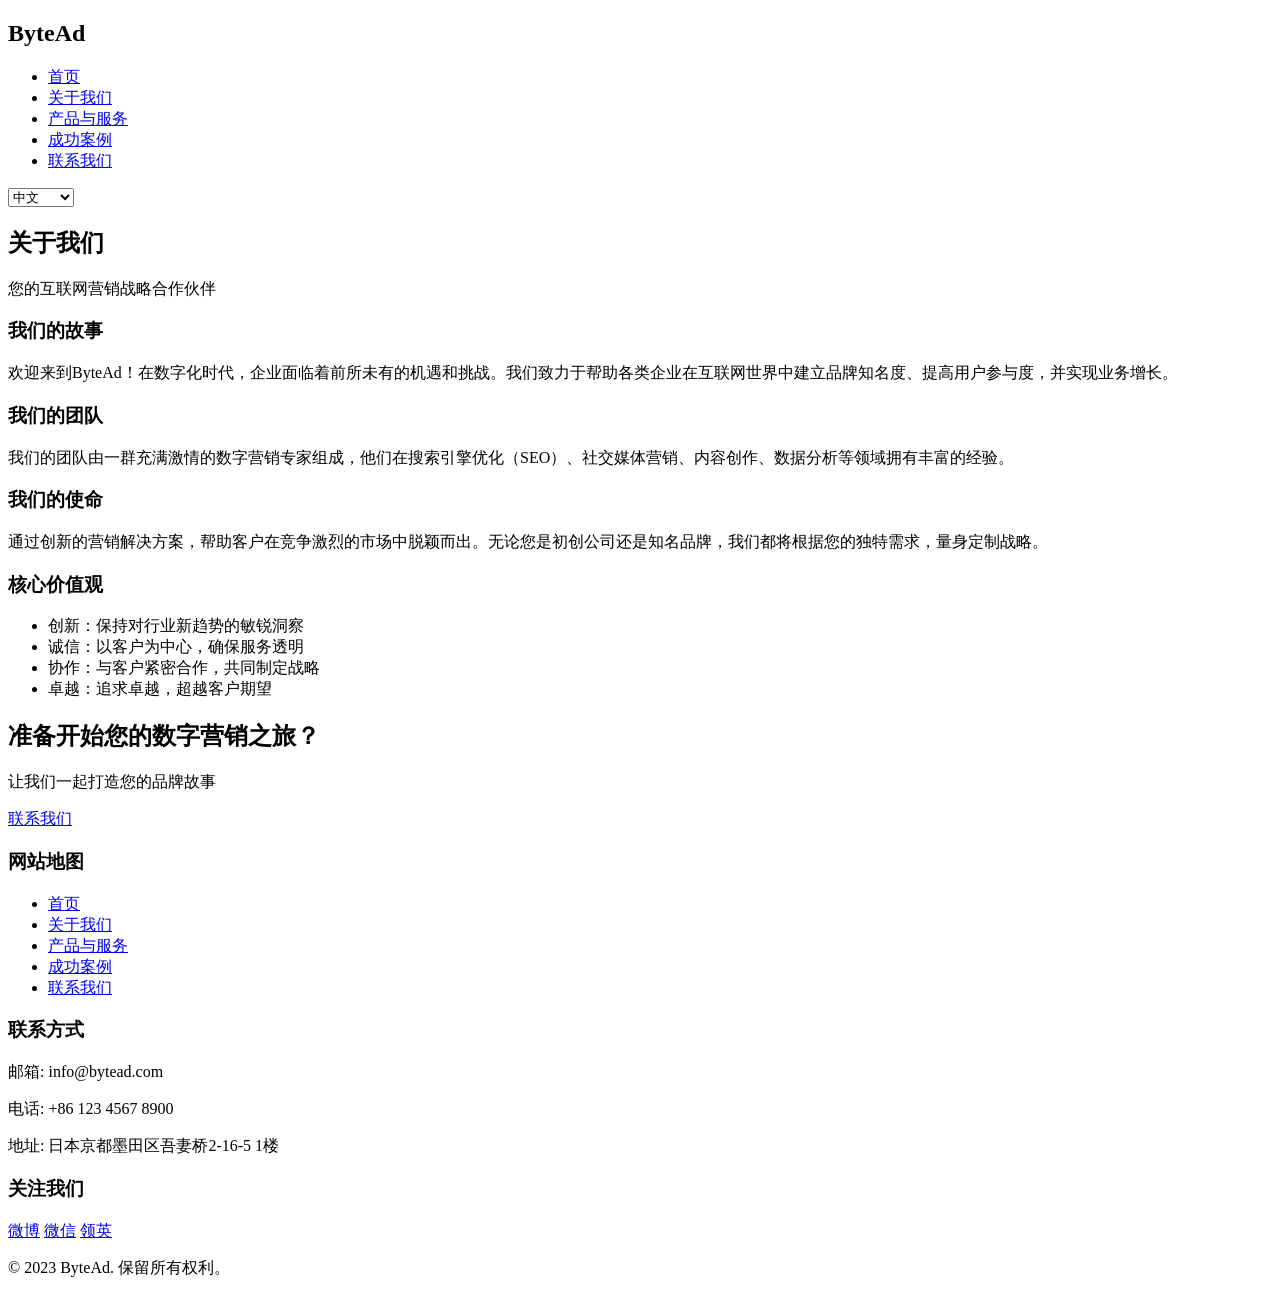
==== about.html @ 2944860a "11" ====
<!DOCTYPE html>
<html lang="zh">
<head>
    <meta charset="UTF-8">
    <meta name="viewport" content="width=device-width, initial-scale=1.0">
    <title>关于我们 - ByteAd</title>
    <link rel="stylesheet" href="styles/styles.css">
</head>
<body>
    <header>
        <nav>
            <div class="container">
                <h1>ByteAd</h1>
                <ul>
                    <li><a href="index.html" class="home">首页</a></li>
                    <li><a href="about.html" class="about">关于我们</a></li>
                    <li><a href="services.html" class="services">产品与服务</a></li>
                    <li><a href="index.html#cases" class="cases">成功案例</a></li>
                    <li><a href="index.html#contact" class="contact">联系我们</a></li>
                </ul>
                <select id="language-selector">
                    <option value="zh">中文</option>
                    <option value="en">English</option>
                    <option value="ja">日本語</option>
                </select>
            </div>
        </nav>
    </header>

    <main>
        <section class="page-hero">
            <div class="container">
                <h1>关于我们</h1>
                <p>您的互联网营销战略合作伙伴</p>
            </div>
        </section>

        <section class="content-section">
            <div class="container">
                <div class="content-grid">
                    <div class="content-card">
                        <h3>我们的故事</h3>
                        <p>欢迎来到ByteAd！在数字化时代，企业面临着前所未有的机遇和挑战。我们致力于帮助各类企业在互联网世界中建立品牌知名度、提高用户参与度，并实现业务增长。</p>
                    </div>

                    <div class="content-card">
                        <h3>我们的团队</h3>
                        <p>我们的团队由一群充满激情的数字营销专家组成，他们在搜索引擎优化（SEO）、社交媒体营销、内容创作、数据分析等领域拥有丰富的经验。</p>
                    </div>

                    <div class="content-card">
                        <h3>我们的使命</h3>
                        <p>通过创新的营销解决方案，帮助客户在竞争激烈的市场中脱颖而出。无论您是初创公司还是知名品牌，我们都将根据您的独特需求，量身定制战略。</p>
                    </div>
                </div>

                <div class="content-grid">
                    <div class="content-card">
                        <h3>核心价值观</h3>
                        <ul class="feature-list">
                            <li>创新：保持对行业新趋势的敏锐洞察</li>
                            <li>诚信：以客户为中心，确保服务透明</li>
                            <li>协作：与客户紧密合作，共同制定战略</li>
                            <li>卓越：追求卓越，超越客户期望</li>
                        </ul>
                    </div>
                </div>
            </div>
        </section>

        <section class="cta-section">
            <div class="container">
                <h2>准备开始您的数字营销之旅？</h2>
                <p>让我们一起打造您的品牌故事</p>
                <a href="index.html#contact" class="cta-button">联系我们</a>
            </div>
        </section>
    </main>

    <footer>
        <div class="container">
            <div class="footer-content">
                <div class="footer-section">
                    <h3 class="sitemap">网站地图</h3>
                    <ul>
                        <li><a href="index.html" class="home">首页</a></li>
                        <li><a href="about.html" class="about">关于我们</a></li>
                        <li><a href="services.html" class="services">产品与服务</a></li>
                        <li><a href="index.html#cases" class="cases">成功案例</a></li>
                        <li><a href="index.html#contact" class="contact">联系我们</a></li>
                    </ul>
                </div>
                <div class="footer-section">
                    <h3 class="contact_info">联系方式</h3>
                    <p class="email">邮箱: info@bytead.com</p>
                    <p class="phone">电话: +86 123 4567 8900</p>
                    <p class="address">地址: 日本京都墨田区吾妻桥2-16-5 1楼</p>
                </div>
                <div class="footer-section">
                    <h3 class="follow_us">关注我们</h3>
                    <div class="social-icons">
                        <a href="#" class="social-icon">微博</a>
                        <a href="#" class="social-icon">微信</a>
                        <a href="#" class="social-icon">领英</a>
                    </div>
                </div>
            </div>
            <div class="footer-bottom">
                <p class="copyright">&copy; 2023 ByteAd. 保留所有权利。</p>
            </div>
        </div>
    </footer>

    <script>
        // 复制 index.html 中的 JavaScript 代码
    </script>
</body>
</html>
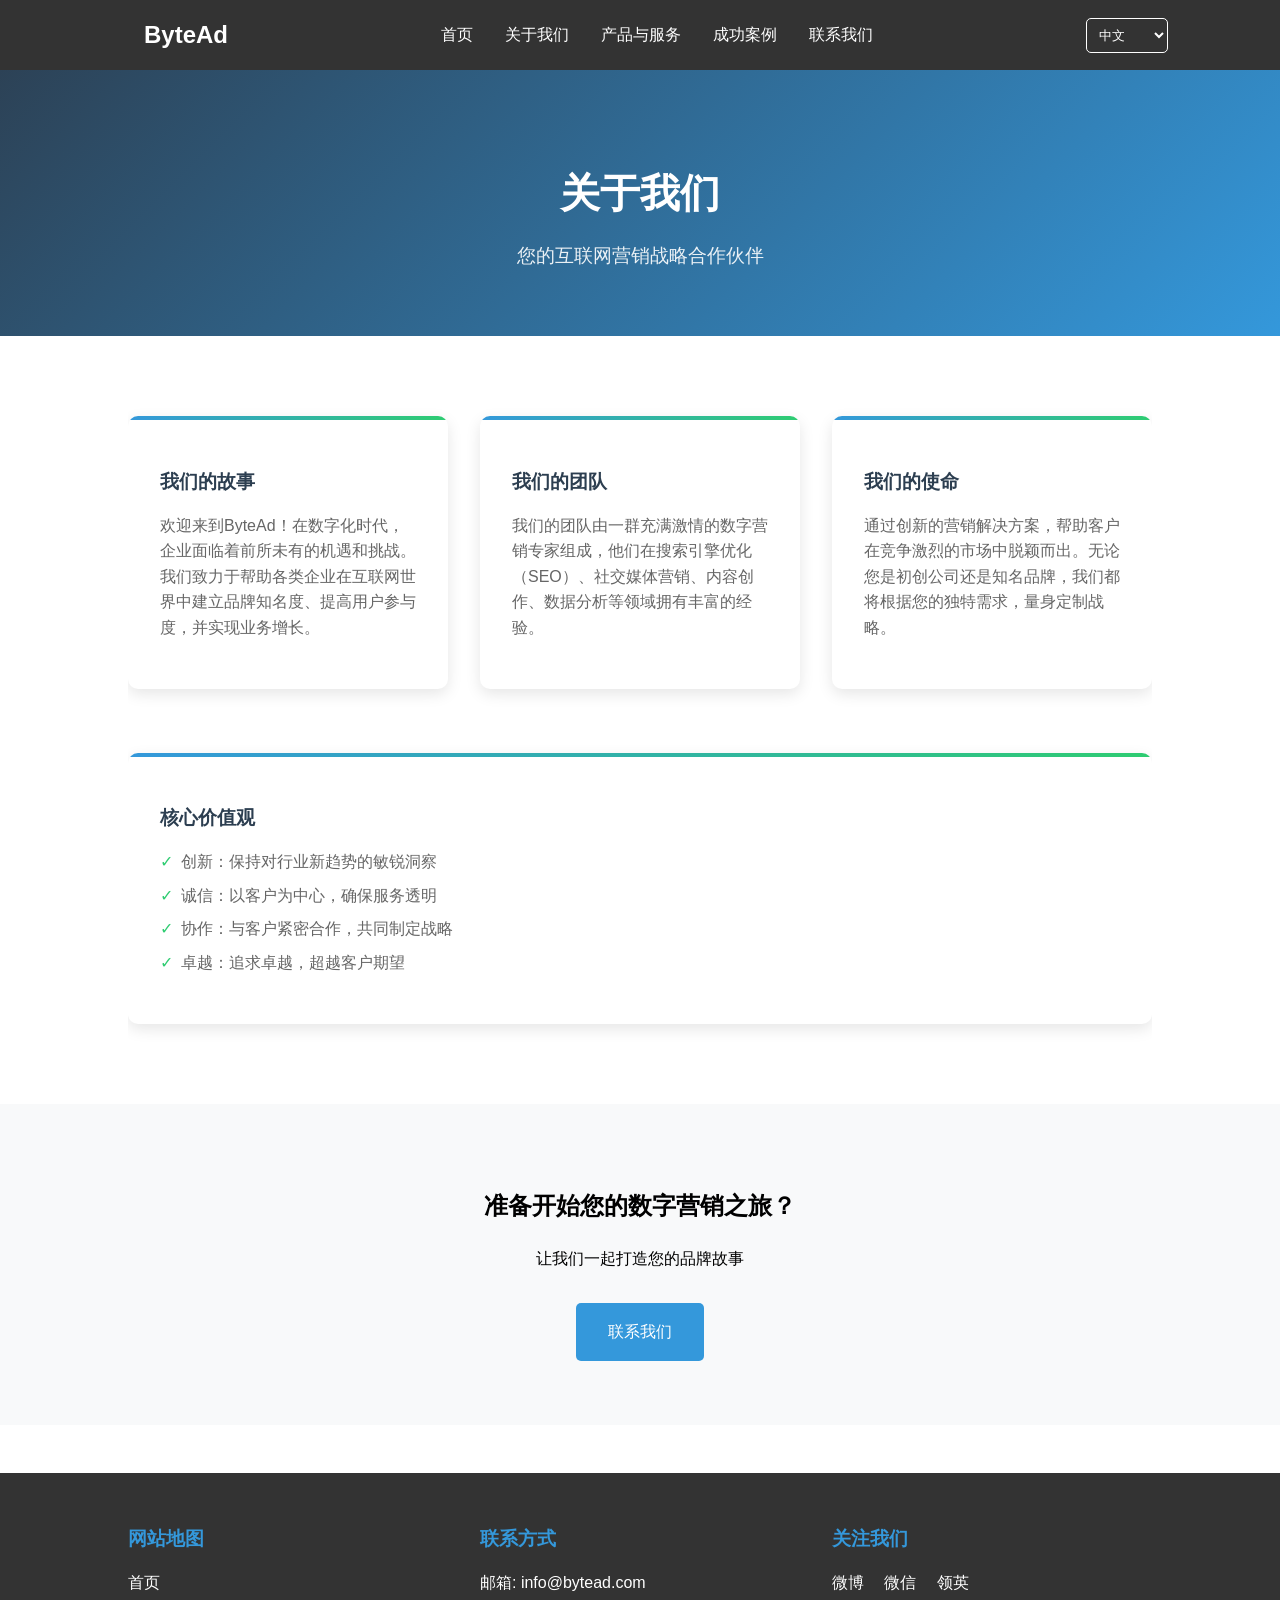
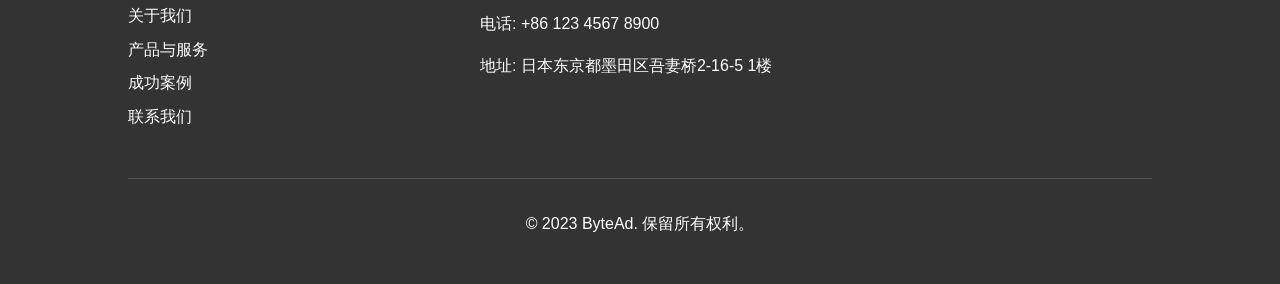
==== commit 02532b31: "33" ====
--- a/about.html
+++ b/about.html
@@ -4,7 +4,7 @@
     <meta charset="UTF-8">
     <meta name="viewport" content="width=device-width, initial-scale=1.0">
     <title>关于我们 - ByteAd</title>
-    <link rel="stylesheet" href="styles/styles.css">
+    <link rel="stylesheet" type="text/css" href="styles/styles.css">
 </head>
 <body>
     <header>
@@ -94,7 +94,7 @@
                     <h3 class="contact_info">联系方式</h3>
                     <p class="email">邮箱: info@bytead.com</p>
                     <p class="phone">电话: +86 123 4567 8900</p>
-                    <p class="address">地址: 日本京都墨田区吾妻桥2-16-5 1楼</p>
+                    <p class="address">地址: 日本东京都墨田区吾妻桥2-16-5 1楼</p>
                 </div>
                 <div class="footer-section">
                     <h3 class="follow_us">关注我们</h3>
@@ -110,9 +110,5 @@
             </div>
         </div>
     </footer>
-
-    <script>
-        // 复制 index.html 中的 JavaScript 代码
-    </script>
 </body>
 </html>
--- a/styles/styles.css
+++ b/styles/styles.css
@@ -0,0 +1,308 @@
+/* 基础样式11 */ 
+body {
+    font-family: Arial, sans-serif;
+    line-height: 1.6;
+    margin: 0;
+    padding: 0;
+}
+
+/* 导航栏样式 */
+nav {
+    background-color: #333;
+    color: white;
+    padding: 1rem;
+    position: fixed;
+    width: 100%;
+    top: 0;
+    z-index: 1000;
+}
+
+nav .container {
+    display: flex;
+    justify-content: space-between;
+    align-items: center;
+}
+
+nav h1 {
+    margin: 0;
+    font-size: 1.5rem;
+}
+
+nav ul {
+    list-style-type: none;
+    padding: 0;
+    margin: 0;
+    display: flex;
+    align-items: center;
+}
+
+nav ul li {
+    margin-right: 2rem;
+}
+
+nav ul li:last-child {
+    margin-right: 0;
+}
+
+nav ul li a {
+    color: white;
+    text-decoration: none;
+    transition: color 0.3s ease;
+}
+
+nav ul li a:hover {
+    color: #3498db;
+}
+
+/* 容器样式 */
+.container {
+    width: 80%;
+    margin: auto;
+    overflow: hidden;
+    max-width: 1200px;
+}
+
+/* 页脚样式 */
+footer {
+    background-color: #333;
+    color: white;
+    padding: 2rem 0;
+    margin-top: 3rem;
+}
+
+.footer-content {
+    display: flex;
+    justify-content: space-between;
+    flex-wrap: wrap;
+}
+
+.footer-section {
+    flex: 1;
+    margin-right: 2rem;
+    min-width: 250px;
+}
+
+.footer-section:last-child {
+    margin-right: 0;
+}
+
+.footer-section h3 {
+    margin-bottom: 1rem;
+    color: #3498db;
+}
+
+.footer-section ul {
+    list-style-type: none;
+    padding: 0;
+}
+
+.footer-section ul li {
+    margin-bottom: 0.5rem;
+}
+
+.footer-section ul li a {
+    color: white;
+    text-decoration: none;
+    transition: color 0.3s ease;
+}
+
+.footer-section ul li a:hover {
+    color: #3498db;
+}
+
+.social-icons a {
+    color: white;
+    text-decoration: none;
+    margin-right: 1rem;
+    transition: color 0.3s ease;
+}
+
+.social-icons a:hover {
+    color: #3498db;
+}
+
+.footer-bottom {
+    text-align: center;
+    margin-top: 2rem;
+    padding-top: 1rem;
+    border-top: 1px solid #555;
+}
+
+/* 英雄区域样式 */
+.page-hero {
+    background: linear-gradient(135deg, #2c3e50, #3498db);
+    color: white;
+    padding: 8rem 0 4rem;
+    text-align: center;
+    margin-bottom: 3rem;
+}
+
+.page-hero h1 {
+    font-size: 2.5rem;
+    margin-bottom: 1rem;
+    animation: fadeInDown 1s ease;
+}
+
+.page-hero p {
+    font-size: 1.2rem;
+    max-width: 800px;
+    margin: 0 auto;
+    opacity: 0.9;
+    animation: fadeInUp 1s ease;
+}
+
+/* 内容卡片样式 */
+.content-grid {
+    display: grid;
+    grid-template-columns: repeat(auto-fit, minmax(300px, 1fr));
+    gap: 2rem;
+    padding: 2rem 0;
+}
+
+.content-card {
+    background: white;
+    border-radius: 10px;
+    padding: 2rem;
+    box-shadow: 0 5px 15px rgba(0,0,0,0.1);
+    transition: transform 0.3s ease, box-shadow 0.3s ease;
+    position: relative;
+    overflow: hidden;
+}
+
+.content-card:hover {
+    transform: translateY(-5px);
+    box-shadow: 0 8px 25px rgba(0,0,0,0.15);
+}
+
+.content-card::before {
+    content: '';
+    position: absolute;
+    top: 0;
+    left: 0;
+    width: 100%;
+    height: 4px;
+    background: linear-gradient(90deg, #3498db, #2ecc71);
+}
+
+.content-card h3 {
+    color: #2c3e50;
+    margin-bottom: 1rem;
+}
+
+.content-card p {
+    color: #666;
+}
+
+/* 特性列表样式 */
+.feature-list {
+    list-style: none;
+    padding: 0;
+}
+
+.feature-list li {
+    margin: 0.5rem 0;
+    color: #666;
+    display: flex;
+    align-items: center;
+}
+
+.feature-list li::before {
+    content: '✓';
+    color: #2ecc71;
+    margin-right: 0.5rem;
+}
+
+/* CTA 区域样式 */
+.cta-section {
+    background: #f8f9fa;
+    padding: 4rem 0;
+    text-align: center;
+    margin-top: 3rem;
+}
+
+.cta-button {
+    display: inline-block;
+    padding: 1rem 2rem;
+    background: #3498db;
+    color: white;
+    text-decoration: none;
+    border-radius: 5px;
+    transition: background 0.3s ease;
+    margin-top: 1rem;
+}
+
+.cta-button:hover {
+    background: #2980b9;
+}
+
+/* 语言选择器样式 */
+#language-selector {
+    padding: 0.5rem;
+    border-radius: 5px;
+    border: 1px solid #fff;
+    background: transparent;
+    color: white;
+    cursor: pointer;
+}
+
+#language-selector option {
+    background: #333;
+    color: white;
+}
+
+/* 动画效果 */
+@keyframes fadeInDown {
+    from {
+        opacity: 0;
+        transform: translateY(-20px);
+    }
+    to {
+        opacity: 1;
+        transform: translateY(0);
+    }
+}
+
+@keyframes fadeInUp {
+    from {
+        opacity: 0;
+        transform: translateY(20px);
+    }
+    to {
+        opacity: 1;
+        transform: translateY(0);
+    }
+}
+
+/* 响应式设计 */
+@media (max-width: 768px) {
+    nav .container {
+        flex-direction: column;
+        text-align: center;
+    }
+
+    nav ul {
+        margin: 1rem 0;
+        flex-direction: column;
+    }
+
+    nav ul li {
+        margin: 0.5rem 0;
+    }
+
+    .content-grid {
+        grid-template-columns: 1fr;
+    }
+    
+    .footer-content {
+        flex-direction: column;
+    }
+    
+    .footer-section {
+        margin-right: 0;
+        margin-bottom: 2rem;
+    }
+
+    .container {
+        width: 90%;
+    }
+} 
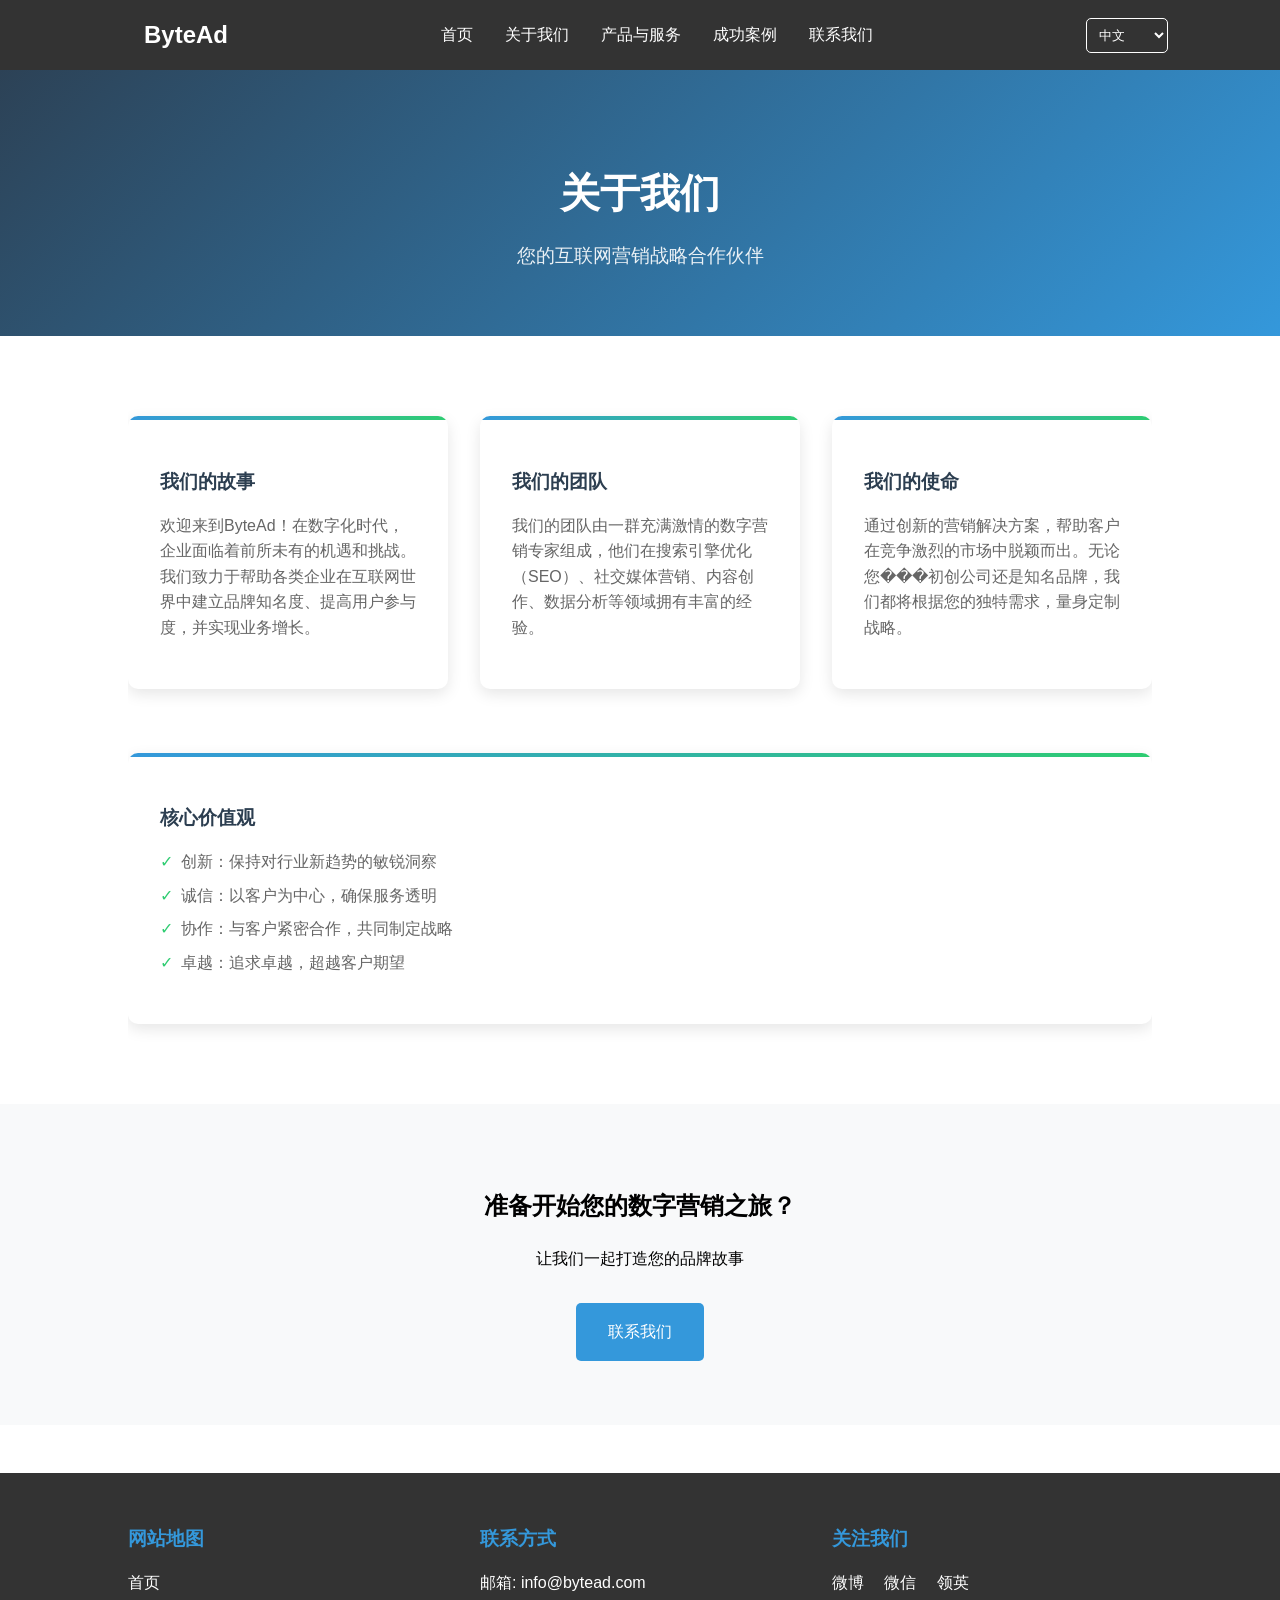
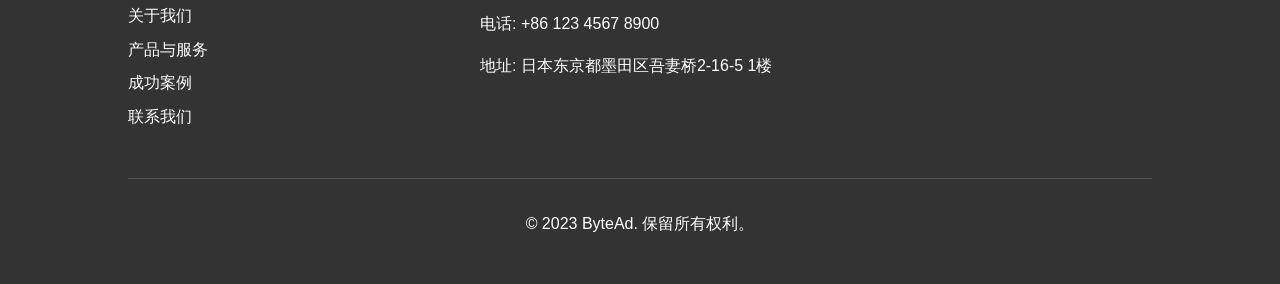
==== commit e063a5d5: "44" ====
--- a/about.html
+++ b/about.html
@@ -4,28 +4,10 @@
     <meta charset="UTF-8">
     <meta name="viewport" content="width=device-width, initial-scale=1.0">
     <title>关于我们 - ByteAd</title>
-    <link rel="stylesheet" type="text/css" href="styles/styles.css">
+    <link rel="stylesheet" href="styles/styles.css">
 </head>
 <body>
-    <header>
-        <nav>
-            <div class="container">
-                <h1>ByteAd</h1>
-                <ul>
-                    <li><a href="index.html" class="home">首页</a></li>
-                    <li><a href="about.html" class="about">关于我们</a></li>
-                    <li><a href="services.html" class="services">产品与服务</a></li>
-                    <li><a href="index.html#cases" class="cases">成功案例</a></li>
-                    <li><a href="index.html#contact" class="contact">联系我们</a></li>
-                </ul>
-                <select id="language-selector">
-                    <option value="zh">中文</option>
-                    <option value="en">English</option>
-                    <option value="ja">日本語</option>
-                </select>
-            </div>
-        </nav>
-    </header>
+    <header></header>
 
     <main>
         <section class="page-hero">
@@ -50,7 +32,7 @@
 
                     <div class="content-card">
                         <h3>我们的使命</h3>
-                        <p>通过创新的营销解决方案，帮助客户在竞争激烈的市场中脱颖而出。无论您是初创公司还是知名品牌，我们都将根据您的独特需求，量身定制战略。</p>
+                        <p>通过创新的营销解决方案，帮助客户在竞争激烈的市场中脱颖而出。无论您���初创公司还是知名品牌，我们都将根据您的独特需求，量身定制战略。</p>
                     </div>
                 </div>
 
@@ -77,38 +59,11 @@
         </section>
     </main>
 
-    <footer>
-        <div class="container">
-            <div class="footer-content">
-                <div class="footer-section">
-                    <h3 class="sitemap">网站地图</h3>
-                    <ul>
-                        <li><a href="index.html" class="home">首页</a></li>
-                        <li><a href="about.html" class="about">关于我们</a></li>
-                        <li><a href="services.html" class="services">产品与服务</a></li>
-                        <li><a href="index.html#cases" class="cases">成功案例</a></li>
-                        <li><a href="index.html#contact" class="contact">联系我们</a></li>
-                    </ul>
-                </div>
-                <div class="footer-section">
-                    <h3 class="contact_info">联系方式</h3>
-                    <p class="email">邮箱: info@bytead.com</p>
-                    <p class="phone">电话: +86 123 4567 8900</p>
-                    <p class="address">地址: 日本东京都墨田区吾妻桥2-16-5 1楼</p>
-                </div>
-                <div class="footer-section">
-                    <h3 class="follow_us">关注我们</h3>
-                    <div class="social-icons">
-                        <a href="#" class="social-icon">微博</a>
-                        <a href="#" class="social-icon">微信</a>
-                        <a href="#" class="social-icon">领英</a>
-                    </div>
-                </div>
-            </div>
-            <div class="footer-bottom">
-                <p class="copyright">&copy; 2023 ByteAd. 保留所有权利。</p>
-            </div>
-        </div>
-    </footer>
+    <footer></footer>
+
+    <!-- 按顺序引入脚本 -->
+    <script src="js/config.js"></script>
+    <script src="js/components.js"></script>
+    <script src="js/common.js"></script>
 </body>
 </html>
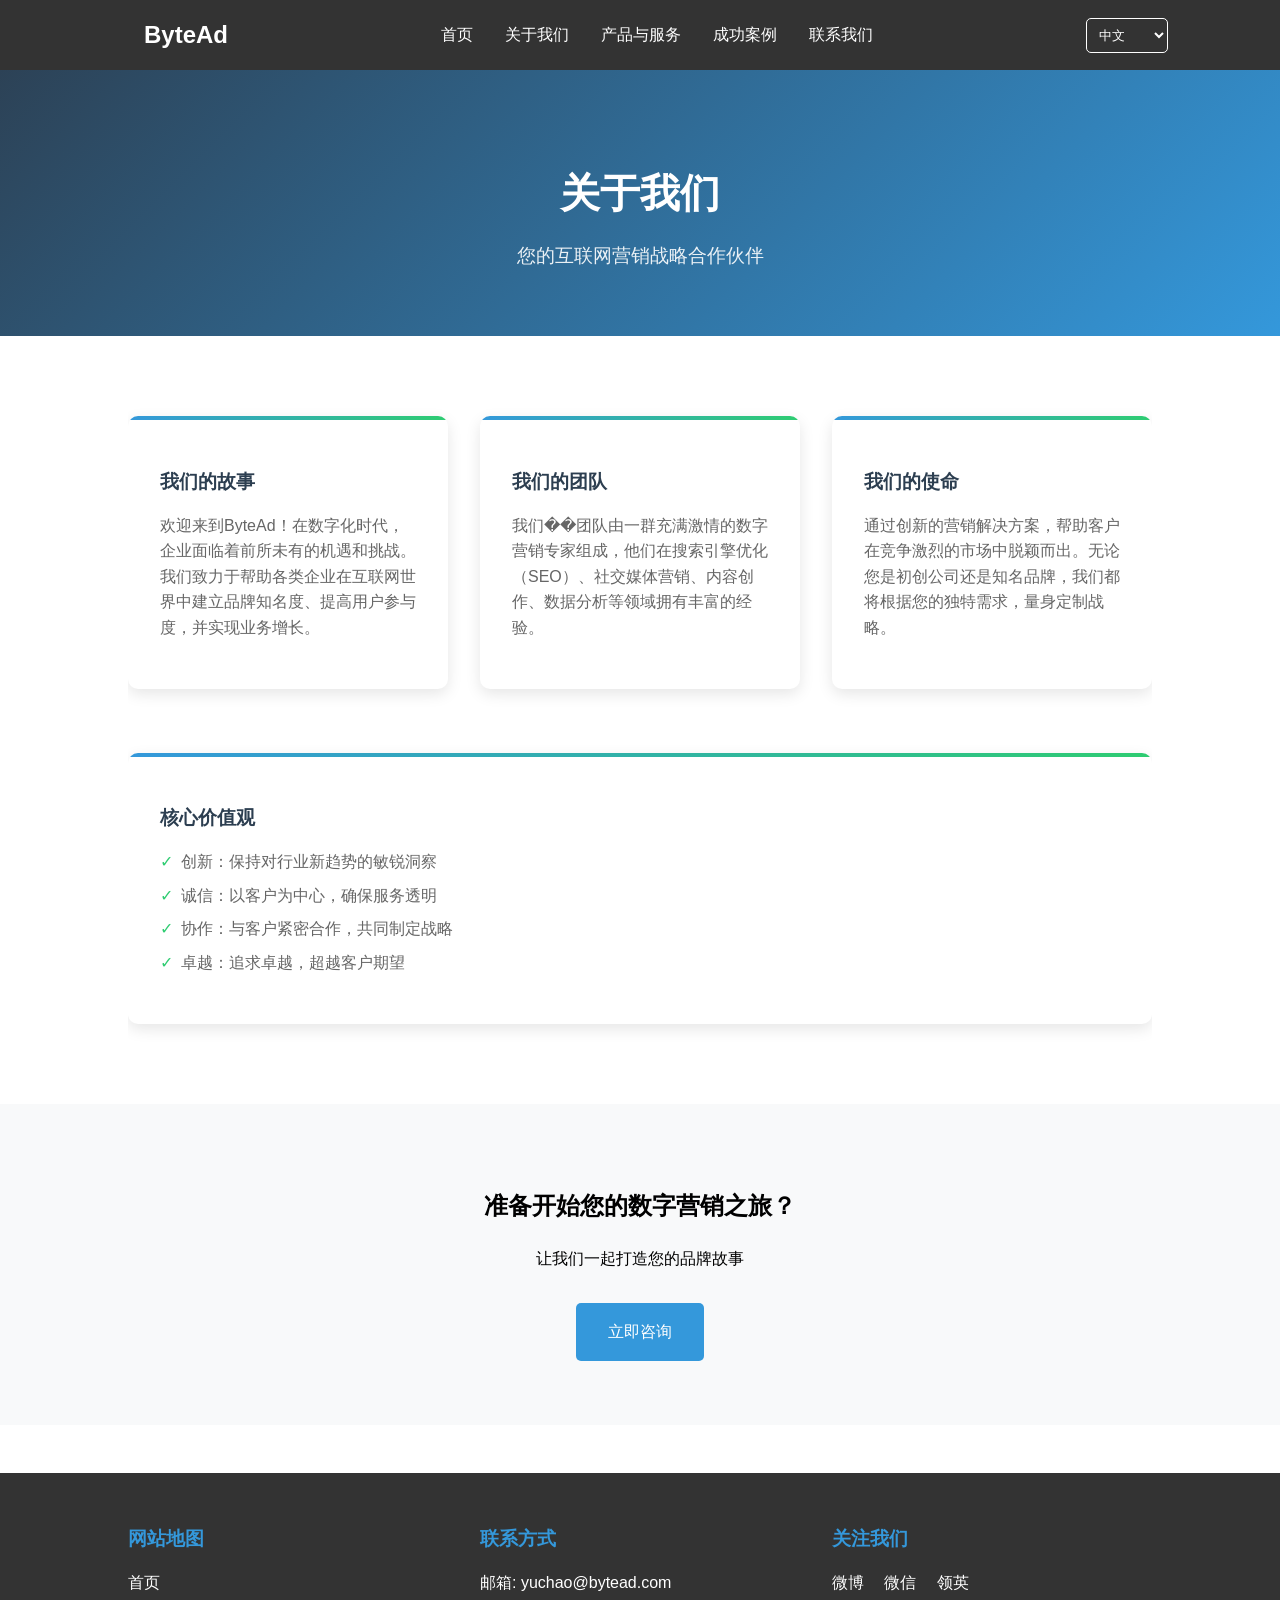
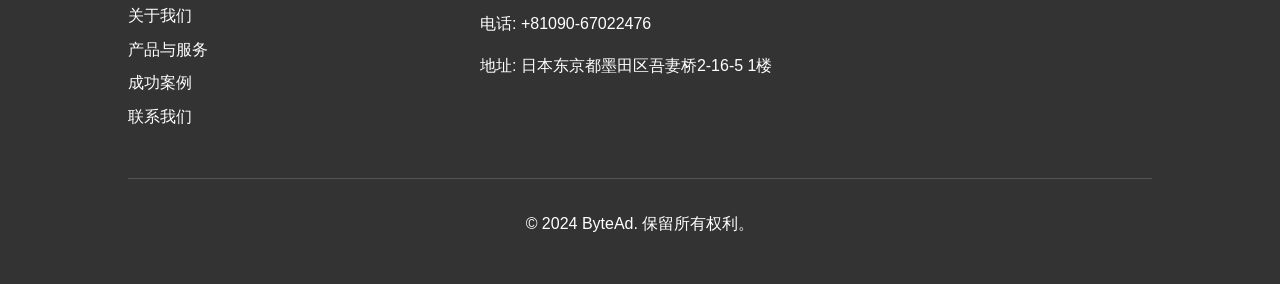
==== commit c25fbc27: "555" ====
--- a/about.html
+++ b/about.html
@@ -27,12 +27,12 @@
 
                     <div class="content-card">
                         <h3>我们的团队</h3>
-                        <p>我们的团队由一群充满激情的数字营销专家组成，他们在搜索引擎优化（SEO）、社交媒体营销、内容创作、数据分析等领域拥有丰富的经验。</p>
+                        <p>我们��团队由一群充满激情的数字营销专家组成，他们在搜索引擎优化（SEO）、社交媒体营销、内容创作、数据分析等领域拥有丰富的经验。</p>
                     </div>
 
                     <div class="content-card">
                         <h3>我们的使命</h3>
-                        <p>通过创新的营销解决方案，帮助客户在竞争激烈的市场中脱颖而出。无论您���初创公司还是知名品牌，我们都将根据您的独特需求，量身定制战略。</p>
+                        <p>通过创新的营销解决方案，帮助客户在竞争激烈的市场中脱颖而出。无论您是初创公司还是知名品牌，我们都将根据您的独特需求，量身定制战略。</p>
                     </div>
                 </div>
 
@@ -54,7 +54,7 @@
             <div class="container">
                 <h2>准备开始您的数字营销之旅？</h2>
                 <p>让我们一起打造您的品牌故事</p>
-                <a href="index.html#contact" class="cta-button">联系我们</a>
+                <a href="mailto:yuchao@byte-ad.com" class="cta-button">立即咨询</a>
             </div>
         </section>
     </main>
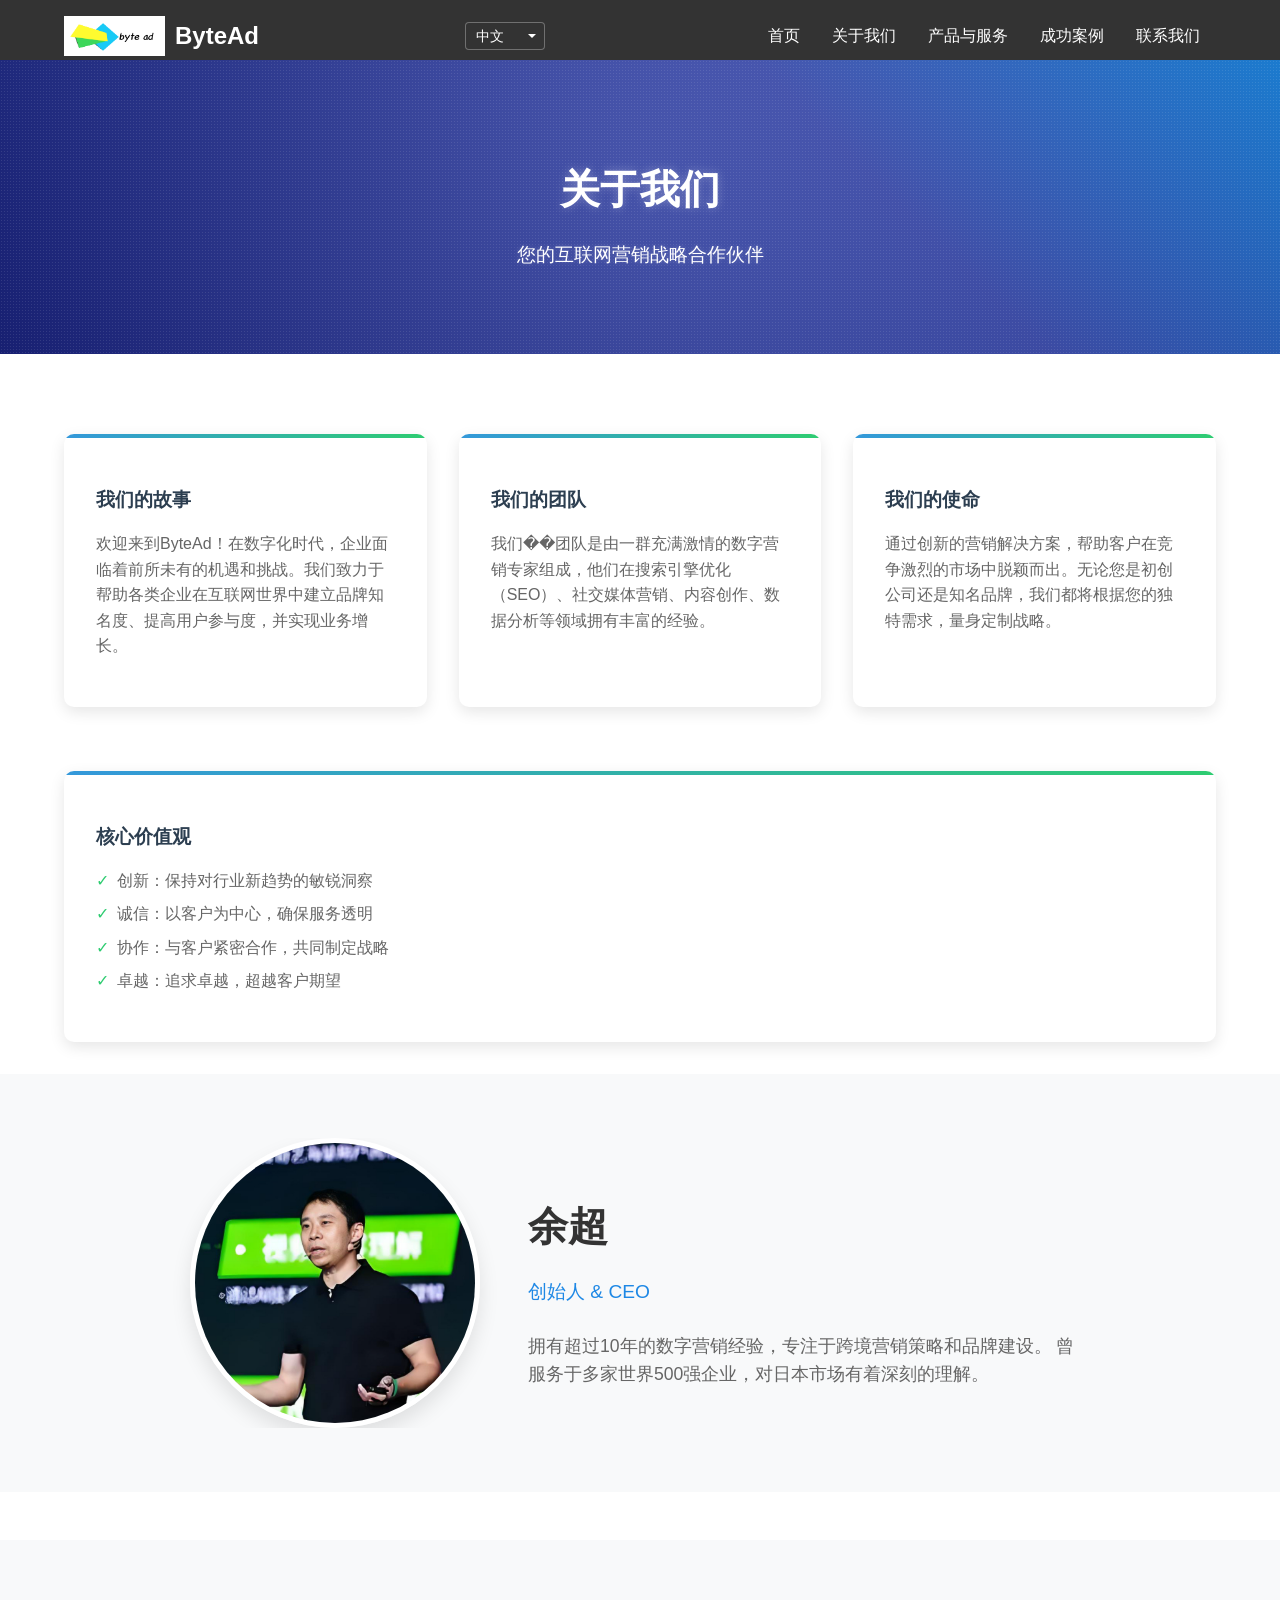
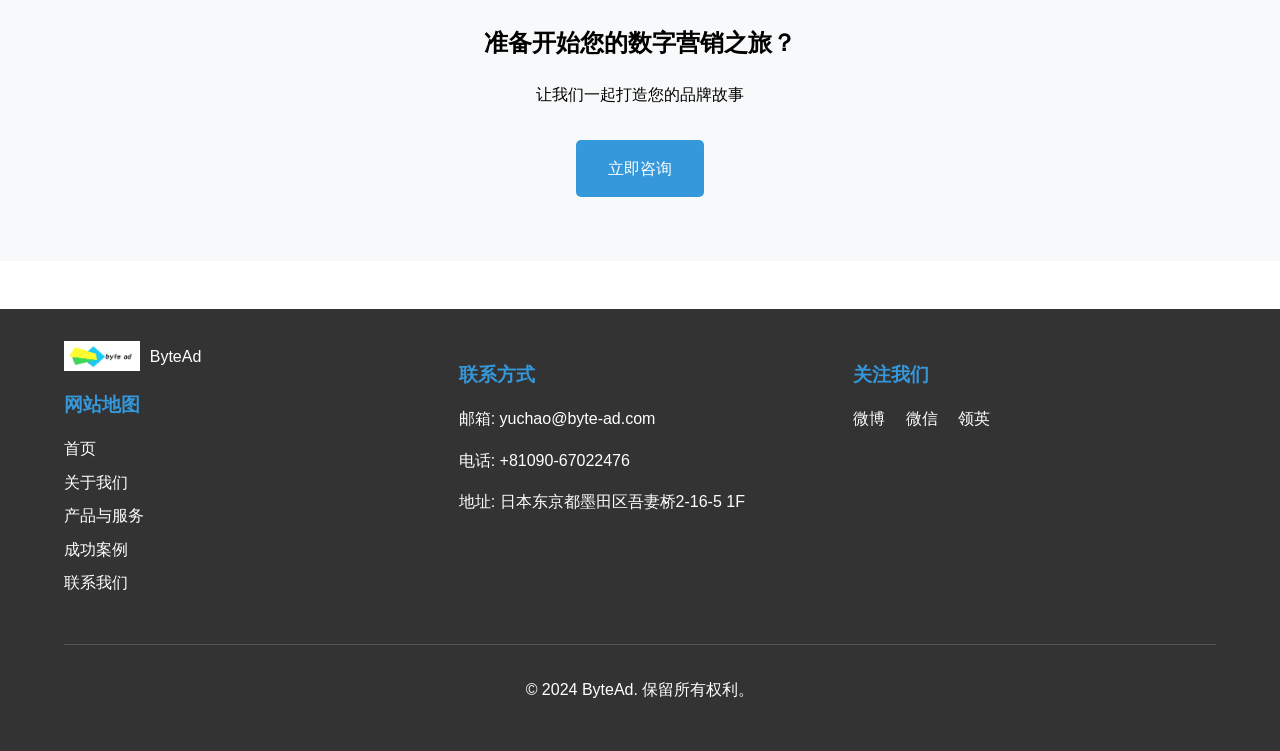
==== commit 06578ddf: "777" ====
--- a/about.html
+++ b/about.html
@@ -27,7 +27,7 @@
 
                     <div class="content-card">
                         <h3>我们的团队</h3>
-                        <p>我们��团队由一群充满激情的数字营销专家组成，他们在搜索引擎优化（SEO）、社交媒体营销、内容创作、数据分析等领域拥有丰富的经验。</p>
+                        <p>我们��团队是由一群充满激情的数字营销专家组成，他们在搜索引擎优化（SEO）、社交媒体营销、内容创作、数据分析等领域拥有丰富的经验。</p>
                     </div>
 
                     <div class="content-card">
@@ -50,6 +50,24 @@
             </div>
         </section>
 
+        <section class="about-profile">
+            <div class="container">
+                <div class="profile-wrapper">
+                    <div class="profile-image">
+                        <img src="images/IMG_0980.jpg" alt="个人肖像" class="portrait">
+                    </div>
+                    <div class="profile-content">
+                        <h2>余超</h2>
+                        <p class="title">创始人 & CEO</p>
+                        <p class="description">
+                            拥有超过10年的数字营销经验，专注于跨境营销策略和品牌建设。
+                            曾服务于多家世界500强企业，对日本市场有着深刻的理解。
+                        </p>
+                    </div>
+                </div>
+            </div>
+        </section>
+
         <section class="cta-section">
             <div class="container">
                 <h2>准备开始您的数字营销之旅？</h2>
--- a/styles/styles.css
+++ b/styles/styles.css
@@ -9,18 +9,18 @@
 /* 导航栏样式 */
 nav {
     background-color: #333;
-    color: white;
-    padding: 1rem;
     position: fixed;
     width: 100%;
     top: 0;
     z-index: 1000;
+    height: 60px;
 }
 
 nav .container {
     display: flex;
     justify-content: space-between;
     align-items: center;
+    padding: 1rem;
 }
 
 nav h1 {
@@ -28,20 +28,27 @@
     font-size: 1.5rem;
 }
 
+/* 汉堡菜单按钮样式 */
+.menu-toggle {
+    display: none;
+    background: none;
+    border: none;
+    color: white;
+    font-size: 1.5rem;
+    cursor: pointer;
+    padding: 0.5rem;
+}
+
+/* 导航菜单样式 */
 nav ul {
-    list-style-type: none;
+    display: flex;
+    list-style: none;
+    margin: 0;
     padding: 0;
-    margin: 0;
-    display: flex;
-    align-items: center;
 }
 
 nav ul li {
-    margin-right: 2rem;
-}
-
-nav ul li:last-child {
-    margin-right: 0;
+    margin: 0 1rem;
 }
 
 nav ul li a {
@@ -130,25 +137,128 @@
 
 /* 英雄区域样式 */
 .page-hero {
-    background: linear-gradient(135deg, #2c3e50, #3498db);
+    position: relative;
     color: white;
     padding: 8rem 0 4rem;
     text-align: center;
     margin-bottom: 3rem;
-}
-
+    background-size: 300%;
+    animation: gradientBG 15s ease infinite;
+    background-image: linear-gradient(
+        45deg,
+        #1a237e,  /* 深蓝色 */
+        #283593,  /* 靛蓝色 */
+        #3949ab,  /* 蓝色 */
+        #1e88e5,  /* 亮蓝色 */
+        #039be5,  /* 浅蓝色 */
+        #1e88e5,  /* 亮蓝色 */
+        #3949ab,  /* 蓝色 */
+        #283593,  /* 靛蓝色 */
+        #1a237e   /* 回到深蓝色 */
+    );
+}
+
+/* 优化渐变动画 */
+@keyframes gradientBG {
+    0% {
+        background-position: 0% 50%;
+    }
+    50% {
+        background-position: 100% 50%;
+    }
+    100% {
+        background-position: 0% 50%;
+    }
+}
+
+/* 文字效果 */
 .page-hero h1 {
     font-size: 2.5rem;
     margin-bottom: 1rem;
-    animation: fadeInDown 1s ease;
+    animation: fadeInDown 1s ease, glowText 3s ease-in-out infinite;
+    text-shadow: 0 0 10px rgba(255, 255, 255, 0.3);
 }
 
 .page-hero p {
     font-size: 1.2rem;
-    max-width: 800px;
-    margin: 0 auto;
-    opacity: 0.9;
-    animation: fadeInUp 1s ease;
+    animation: fadeInUp 1s ease 0.5s both;
+    text-shadow: 0 0 5px rgba(255, 255, 255, 0.2);
+}
+
+/* 优化文字发光动画 */
+@keyframes glowText {
+    0% {
+        text-shadow: 0 0 10px rgba(255, 255, 255, 0.3);
+    }
+    50% {
+        text-shadow: 0 0 20px rgba(255, 255, 255, 0.5),
+                     0 0 30px rgba(33, 150, 243, 0.5);
+    }
+    100% {
+        text-shadow: 0 0 10px rgba(255, 255, 255, 0.3);
+    }
+}
+
+/* 添加微妙的叠加效果 */
+.page-hero::before {
+    content: '';
+    position: absolute;
+    top: 0;
+    left: 0;
+    right: 0;
+    bottom: 0;
+    background: radial-gradient(circle at center, 
+                rgba(255, 255, 255, 0.1) 0%, 
+                rgba(0, 0, 0, 0.1) 100%);
+    pointer-events: none;
+}
+
+/* 确保内容在渐变层之上 */
+.page-hero .container {
+    position: relative;
+    z-index: 1;
+}
+
+/* 响应式调整 */
+@media (max-width: 768px) {
+    .page-hero {
+        padding: 6rem 0 3rem;
+    }
+    
+    .page-hero h1 {
+        font-size: 2rem;
+    }
+    
+    .page-hero p {
+        font-size: 1rem;
+    }
+}
+
+/* 可选：添加粒子效果 */
+.page-hero::after {
+    content: '';
+    position: absolute;
+    top: 0;
+    left: 0;
+    right: 0;
+    bottom: 0;
+    background-image: radial-gradient(circle at center, white 0%, transparent 0.1%);
+    background-size: 3px 3px;
+    opacity: 0.1;
+    animation: sparkle 4s ease-in-out infinite;
+    pointer-events: none;
+}
+
+@keyframes sparkle {
+    0% {
+        opacity: 0.1;
+    }
+    50% {
+        opacity: 0.2;
+    }
+    100% {
+        opacity: 0.1;
+    }
 }
 
 /* 内容卡片样式 */
@@ -235,18 +345,69 @@
     background: #2980b9;
 }
 
-/* 语言选择器样式 */
+/* 语言选择器基础样式 */
 #language-selector {
-    padding: 0.5rem;
-    border-radius: 5px;
-    border: 1px solid #fff;
-    background: transparent;
-    color: white;
+    background-color: transparent;
+    color: white;
+    border: 1px solid rgba(255, 255, 255, 0.3);
+    border-radius: 4px;
+    padding: 5px 20px 5px 10px;  /* 右侧留���头空间 */
+    font-size: 14px;
     cursor: pointer;
-}
-
+    appearance: none;  /* 移除默认的下拉箭头 */
+    -webkit-appearance: none;
+    -moz-appearance: none;
+    width: 80px;  /* 固定宽度 */
+    position: relative;
+}
+
+/* 自定义下拉箭头 */
+#language-selector {
+    background-image: url("data:image/svg+xml,%3Csvg xmlns='http://www.w3.org/2000/svg' width='8' height='8' viewBox='0 0 8 8'%3E%3Cpath fill='%23ffffff' d='M0 2l4 4 4-4z'/%3E%3C/svg%3E");
+    background-repeat: no-repeat;
+    background-position: right 8px center;
+    background-size: 8px;
+}
+
+/* 移动端优化 */
+@media (max-width: 768px) {
+    #language-selector {
+        width: 60px;  /* 移动端更窄 */
+        padding: 5px 18px 5px 5px;  /* 减小内边距 */
+        font-size: 12px;  /* 更小的字体 */
+        margin-left: 10px;  /* 与汉堡菜单保持距离 */
+    }
+
+    /* 确保语言选择器和汉堡菜单在同一行 */
+    nav .container {
+        justify-content: space-between;
+        align-items: center;
+    }
+
+    /* Logo 区域调整 */
+    .site-logo {
+        flex-shrink: 1;  /* 允许 logo 区域在需要时缩小 */
+        margin-right: 10px;  /* 与其他元素保持距离 */
+    }
+
+    /* 右侧工具栏容器 */
+    .nav-tools {
+        display: flex;
+        align-items: center;
+        gap: 10px;  /* 工具之间的间距 */
+    }
+}
+
+/* 语言选择器悬停和焦点状态 */
+#language-selector:hover,
+#language-selector:focus {
+    border-color: rgba(255, 255, 255, 0.5);
+    outline: none;
+}
+
+/* 选项样式 */
 #language-selector option {
-    background: #333;
+    background-color: #333;
     color: white;
 }
 
@@ -305,4 +466,680 @@
     .container {
         width: 90%;
     }
+}
+
+/* 基础响应式设置 */
+:root {
+    --header-height: 60px;
+    --hero-padding-top: 8rem;
+    --hero-padding-bottom: 4rem;
+}
+
+/* 导航栏响应式调整 */
+@media (max-width: 768px) {
+    nav .container {
+        flex-direction: column;
+        padding: 1rem;
+    }
+
+    nav h1 {
+        margin-bottom: 1rem;
+    }
+
+    nav ul {
+        flex-direction: column;
+        width: 100%;
+        margin: 1rem 0;
+    }
+
+    nav ul li {
+        margin: 0.5rem 0;
+        width: 100%;
+        text-align: center;
+    }
+
+    #language-selector {
+        margin-top: 1rem;
+        width: 150px;
+    }
+
+    /* 移动端菜单按钮 */
+    .menu-toggle {
+        display: block;
+        position: absolute;
+        right: 1rem;
+        top: 1rem;
+    }
+}
+
+/* Hero 区域响应式调整 */
+.page-hero {
+    position: relative;
+    color: white;
+    padding: var(--hero-padding-top) 1rem var(--hero-padding-bottom);
+    text-align: center;
+    margin-bottom: 3rem;
+    background-size: 300%;
+    animation: gradientBG 15s ease infinite;
+    background-image: linear-gradient(
+        45deg,
+        #1a237e,
+        #283593,
+        #3949ab,
+        #1e88e5,
+        #039be5,
+        #1e88e5,
+        #3949ab,
+        #283593,
+        #1a237e
+    );
+}
+
+/* 响应式容器 */
+.container {
+    width: 90%;
+    max-width: 1200px;
+    margin: 0 auto;
+    padding: 0 15px;
+}
+
+/* 响应式文字大小 */
+@media (max-width: 768px) {
+    :root {
+        --hero-padding-top: 6rem;
+        --hero-padding-bottom: 3rem;
+    }
+
+    .page-hero h1 {
+        font-size: 1.8rem;
+        margin-bottom: 0.8rem;
+    }
+
+    .page-hero p {
+        font-size: 1rem;
+        padding: 0 1rem;
+    }
+
+    /* 内容卡片响应式 */
+    .content-grid {
+        grid-template-columns: 1fr;
+        gap: 1.5rem;
+        padding: 1rem;
+    }
+
+    .content-card {
+        padding: 1.5rem;
+    }
+}
+
+/* 小屏幕设备 */
+@media (max-width: 480px) {
+    :root {
+        --hero-padding-top: 5rem;
+        --hero-padding-bottom: 2.5rem;
+    }
+
+    .page-hero h1 {
+        font-size: 1.5rem;
+    }
+
+    .page-hero p {
+        font-size: 0.9rem;
+    }
+
+    .container {
+        width: 95%;
+        padding: 0 10px;
+    }
+}
+
+/* 平板设备 */
+@media (min-width: 769px) and (max-width: 1024px) {
+    .content-grid {
+        grid-template-columns: repeat(2, 1fr);
+    }
+}
+
+/* CTA 区域响应式 */
+@media (max-width: 768px) {
+    .cta-section {
+        padding: 2rem 1rem;
+    }
+
+    .cta-section h2 {
+        font-size: 1.5rem;
+    }
+
+    .cta-section p {
+        font-size: 1rem;
+    }
+
+    .cta-button {
+        padding: 0.8rem 1.5rem;
+        font-size: 1rem;
+    }
+}
+
+/* 页脚响应式 */
+@media (max-width: 768px) {
+    .footer-content {
+        flex-direction: column;
+    }
+
+    .footer-section {
+        width: 100%;
+        margin-bottom: 2rem;
+        text-align: center;
+    }
+
+    .footer-section:last-child {
+        margin-bottom: 1rem;
+    }
+
+    .social-icons {
+        justify-content: center;
+    }
+}
+
+/* 通用响应式调整 */
+@media (max-width: 768px) {
+    body {
+        font-size: 16px;
+    }
+
+    h1 { font-size: 1.8rem; }
+    h2 { font-size: 1.5rem; }
+    h3 { font-size: 1.2rem; }
+
+    .feature-list li {
+        margin-bottom: 0.5rem;
+    }
+}
+
+/* 确保滚动平滑 */
+html {
+    scroll-behavior: smooth;
+}
+
+/* 优化触摸屏交互 */
+@media (hover: none) {
+    .cta-button, 
+    nav a,
+    .social-icon {
+        padding: 12px 20px; /* 增大触摸区域 */
+    }
+
+    /* 移除悬停效果 */
+    .page-hero:hover {
+        animation-play-state: running;
+    }
+}
+
+/* 优化加载性能 */
+@media (prefers-reduced-motion: reduce) {
+    .page-hero {
+        animation: none;
+    }
+
+    * {
+        animation-duration: 0.01ms !important;
+        animation-iteration-count: 1 !important;
+        transition-duration: 0.01ms !important;
+        scroll-behavior: auto !important;
+    }
+}
+
+/* 移动端样式 */
+@media (max-width: 768px) {
+    /* 显示汉堡菜单按钮 */
+    .menu-toggle {
+        display: block;
+    }
+
+    /* 导航菜单样式调整 */
+    nav .container {
+        flex-wrap: nowrap;
+        padding: 0.5rem 1rem;
+    }
+
+    nav ul {
+        display: none; /* 默认隐藏菜单 */
+        position: absolute;
+        top: 100%;
+        left: 0;
+        width: 100%;
+        background-color: #333;
+        flex-direction: column;
+        padding: 0;
+    }
+
+    /* 显示菜单时的样式 */
+    nav ul.active {
+        display: block;
+    }
+
+    nav ul li {
+        margin: 0;
+        text-align: center;
+        border-top: 1px solid rgba(255, 255, 255, 0.1);
+    }
+
+    nav ul li a {
+        display: block;
+        padding: 1rem;
+    }
+
+    /* 语言选择器调整 */
+    #language-selector {
+        margin-left: 1rem;
+    }
+
+    /* 确保 logo 不会换行 */
+    nav h1 {
+        font-size: 1.2rem;
+        margin: 0;
+    }
+}
+
+/* 调整 hero 区域，避免被导航栏遮挡 */
+.page-hero {
+    padding-top: calc(4rem + 60px); /* 60px 是导航栏高度 */
+}
+
+@media (max-width: 768px) {
+    .page-hero {
+        padding-top: calc(2rem + 50px); /* 50px 是移动端导航栏高度 */
+    }
+}
+
+/* Logo 样式 */
+.site-logo {
+    display: flex;
+    align-items: center;
+    text-decoration: none;
+    color: white;
+}
+
+.site-logo img {
+    height: 40px; /* 默��� logo 高度 */
+    width: auto;
+    margin-right: 10px;
+}
+
+/* 移动端 Logo 调整 */
+@media (max-width: 768px) {
+    .site-logo img {
+        height: 32px; /* 移动端稍微缩小 logo */
+    }
+    
+    .site-logo h1 {
+        font-size: 1.2rem;
+    }
+}
+
+/* 页脚 Logo 样式 */
+.footer-logo {
+    display: flex;
+    align-items: center;
+    margin-bottom: 1rem;
+}
+
+.footer-logo img {
+    height: 30px;
+    width: auto;
+    margin-right: 10px;
+}
+
+/* Logo 容器响应式调整 */
+@media (max-width: 480px) {
+    .site-logo {
+        flex-shrink: 0; /* 防止 logo 被压缩 */
+    }
+
+    .site-logo img {
+        height: 28px; /* 更小屏幕上进一步缩小 */
+    }
+}
+
+/* 确保 logo 图片质量 */
+.site-logo img,
+.footer-logo img {
+    object-fit: contain; /* 保持图片比例 */
+    max-width: 100%; /* 确保不会溢出容器 */
+}
+
+/* 添加 logo 悬停效果 */
+.site-logo:hover {
+    opacity: 0.9;
+    transition: opacity 0.3s ease;
+}
+
+/* 打印样式 */
+@media print {
+    .site-logo img,
+    .footer-logo img {
+        -webkit-print-color-adjust: exact; /* 确保打印时 logo 正确显示 */
+    }
+}
+
+/* 案例页面样式 */
+.case-filter {
+    padding: 2rem 0;
+    background: #f5f5f5;
+}
+
+.filter-buttons {
+    display: flex;
+    justify-content: center;
+    flex-wrap: wrap;
+    gap: 1rem;
+}
+
+.filter-btn {
+    padding: 0.8rem 1.5rem;
+    border: none;
+    background: white;
+    border-radius: 30px;
+    cursor: pointer;
+    transition: all 0.3s ease;
+}
+
+.filter-btn.active {
+    background: #1e88e5;
+    color: white;
+}
+
+.case-grid {
+    padding: 4rem 0;
+}
+
+.cases-wrapper {
+    display: grid;
+    grid-template-columns: repeat(auto-fit, minmax(300px, 1fr));
+    gap: 2rem;
+}
+
+.case-card {
+    background: white;
+    border-radius: 10px;
+    overflow: hidden;
+    box-shadow: 0 4px 6px rgba(0,0,0,0.1);
+    transition: transform 0.3s ease;
+}
+
+.case-card:hover {
+    transform: translateY(-5px);
+}
+
+.case-image {
+    width: 100%;
+    height: auto;
+    overflow: hidden;
+}
+
+.case-image img {
+    width: 100%;
+    height: auto;
+    display: block; /* 移除图片底部的间隙 */
+    transition: transform 0.3s ease; /* 添加平滑过渡效果 */
+}
+
+/* 可选：添加图片悬停效果 */
+.case-card:hover .case-image img {
+    transform: scale(1.05); /* 鼠标悬停时轻微放大 */
+}
+
+/* 响应式调整 */
+@media (max-width: 768px) {
+    .case-image {
+        max-width: 100%;
+    }
+}
+
+/* 设置最大宽度以确保图片质量 */
+@media (min-width: 1200px) {
+    .case-image {
+        max-width: 600px; /* 限制最大宽度 */
+        margin: 0 auto;
+    }
+}
+
+.case-content {
+    padding: 1.5rem;
+}
+
+.case-category {
+    color: #666;
+    font-size: 0.9rem;
+    margin-bottom: 1rem;
+}
+
+.case-stats {
+    display: grid;
+    grid-template-columns: repeat(2, 1fr);
+    gap: 1rem;
+    margin: 1rem 0;
+}
+
+.stat {
+    text-align: center;
+}
+
+.stat-number {
+    display: block;
+    font-size: 1.5rem;
+    font-weight: bold;
+    color: #1e88e5;
+}
+
+.stat-label {
+    font-size: 0.9rem;
+    color: #666;
+}
+
+.case-description {
+    margin: 1rem 0;
+    line-height: 1.6;
+}
+
+.case-link {
+    display: inline-block;
+    padding: 0.5rem 1rem;
+    background: #1e88e5;
+    color: white;
+    text-decoration: none;
+    border-radius: 5px;
+    transition: background 0.3s ease;
+}
+
+.case-link:hover {
+    background: #1565c0;
+}
+
+/* 统计部分样式 */
+.stats-section {
+    background: #1e88e5;
+    color: white;
+    padding: 4rem 0;
+}
+
+.stats-grid {
+    display: grid;
+    grid-template-columns: repeat(auto-fit, minmax(200px, 1fr));
+    gap: 2rem;
+    text-align: center;
+}
+
+.stat-item .stat-number {
+    font-size: 2.5rem;
+    font-weight: bold;
+    margin-bottom: 0.5rem;
+    color: white;
+}
+
+.stat-item .stat-label {
+    font-size: 1.1rem;
+}
+
+/* 响应式调整 */
+@media (max-width: 768px) {
+    .filter-buttons {
+        flex-direction: column;
+        align-items: center;
+    }
+
+    .filter-btn {
+        width: 100%;
+        max-width: 300px;
+    }
+
+    .cases-wrapper {
+        grid-template-columns: 1fr;
+    }
+
+    .stats-grid {
+        grid-template-columns: repeat(2, 1fr);
+    }
+}
+
+/* 移动端导航样式 */
+@media (max-width: 768px) {
+    nav {
+        height: 50px;
+    }
+
+    /* 导航菜单容器 */
+    nav ul {
+        display: none; /* 默认隐藏 */
+        position: fixed;
+        top: 50px;
+        left: 0;
+        width: 100%;
+        height: calc(100vh - 50px);
+        background-color: #333;
+        padding: 0;
+        margin: 0;
+        flex-direction: column;
+        overflow-y: auto;
+        z-index: 999; /* 确保菜单在其他内容之上 */
+    }
+
+    /* 显示菜单时的样式 */
+    nav ul.active {
+        display: flex !important; /* 使用 !important 确保显示 */
+    }
+
+    /* 汉堡菜单按钮样式 */
+    .menu-toggle {
+        display: block;
+        background: none;
+        border: none;
+        color: white;
+        font-size: 24px;
+        cursor: pointer;
+        padding: 5px 10px;
+        z-index: 1001;
+    }
+
+    .menu-toggle:focus {
+        outline: none;
+    }
+}
+
+/* 个人资料部分样式 */
+.about-profile {
+    padding: 4rem 0;
+    background-color: #f8f9fa;
+}
+
+.profile-wrapper {
+    display: flex;
+    align-items: center;
+    gap: 3rem;
+    max-width: 900px;
+    margin: 0 auto;
+    padding: 0 1rem;
+}
+
+/* 肖像图片容器 */
+.profile-image {
+    flex-shrink: 0;
+    width: 280px;
+    height: 280px;
+    border-radius: 50%;
+    overflow: hidden;
+    box-shadow: 0 10px 20px rgba(0, 0, 0, 0.1);
+    border: 5px solid white;
+    position: relative;
+}
+
+/* 肖像图片样式 */
+.portrait {
+    width: 100%;
+    height: 100%;
+    object-fit: cover;
+    transition: transform 0.3s ease;
+}
+
+/* 悬停效果 */
+.profile-image:hover .portrait {
+    transform: scale(1.05);
+}
+
+/* 个人信息内容样式 */
+.profile-content {
+    flex: 1;
+}
+
+.profile-content h2 {
+    font-size: 2.5rem;
+    margin-bottom: 0.5rem;
+    color: #333;
+}
+
+.profile-content .title {
+    font-size: 1.2rem;
+    color: #1e88e5;
+    margin-bottom: 1.5rem;
+}
+
+.profile-content .description {
+    font-size: 1.1rem;
+    line-height: 1.6;
+    color: #666;
+}
+
+/* 响应式调整 */
+@media (max-width: 768px) {
+    .profile-wrapper {
+        flex-direction: column;
+        text-align: center;
+        gap: 2rem;
+    }
+
+    .profile-image {
+        width: 220px;
+        height: 220px;
+        margin: 0 auto;
+    }
+
+    .profile-content h2 {
+        font-size: 2rem;
+    }
+
+    .profile-content .title {
+        font-size: 1.1rem;
+    }
+
+    .profile-content .description {
+        font-size: 1rem;
+    }
+}
+
+/* 打印样式优化 */
+@media print {
+    .profile-image {
+        border: none;
+        box-shadow: none;
+    }
 } 
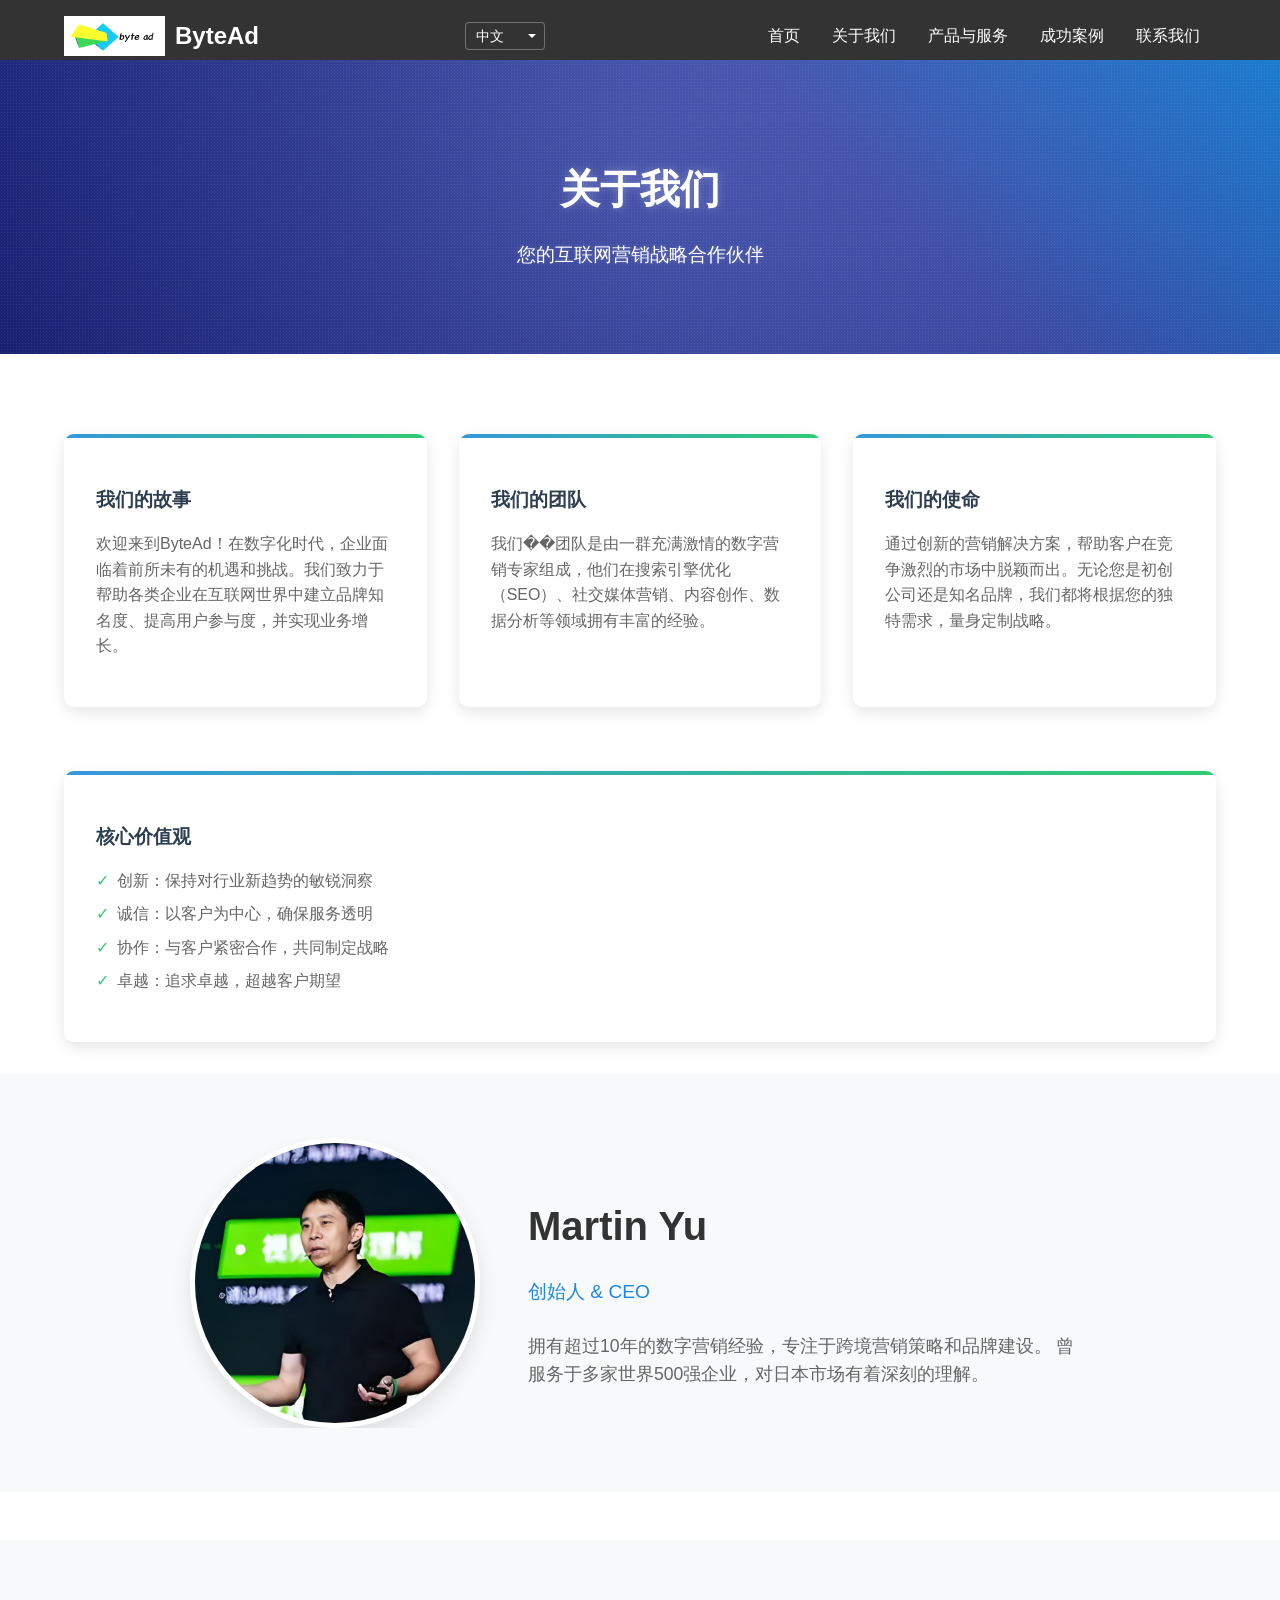
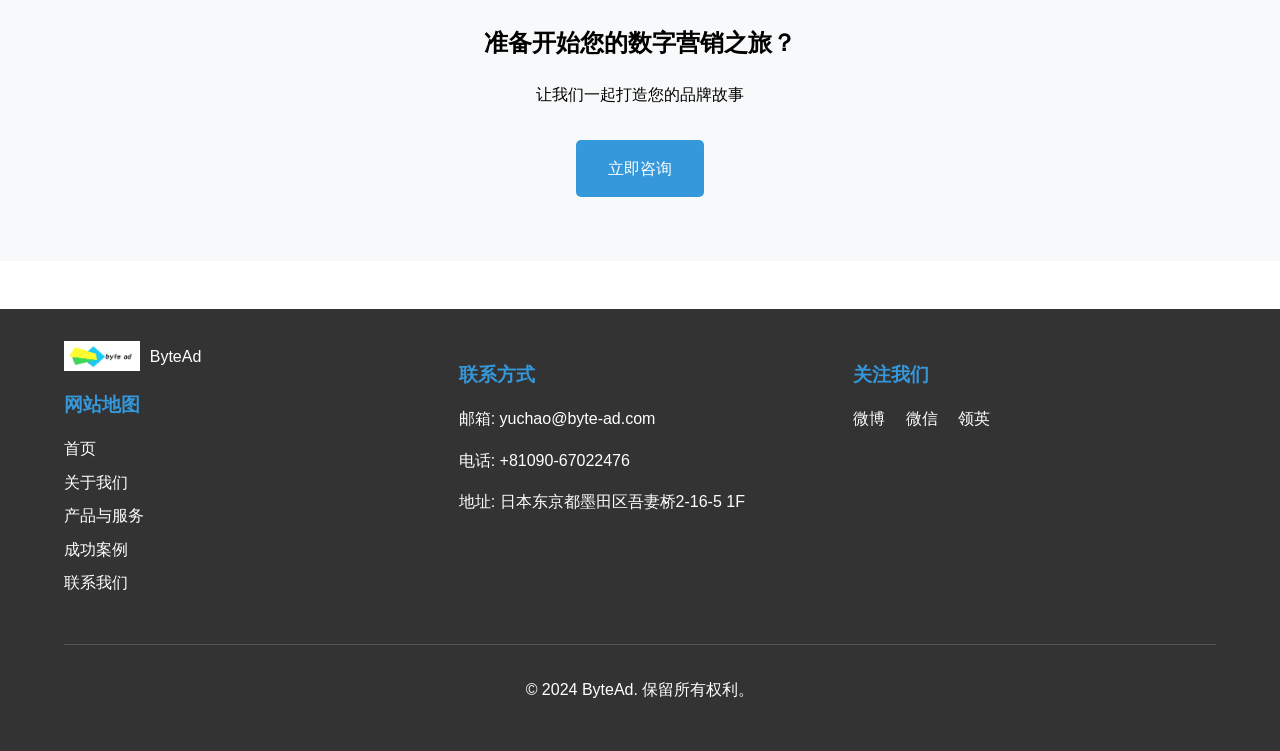
==== commit 5fbe1162: "Update about.html" ====
--- a/about.html
+++ b/about.html
@@ -57,7 +57,7 @@
                         <img src="images/IMG_0980.jpg" alt="个人肖像" class="portrait">
                     </div>
                     <div class="profile-content">
-                        <h2>余超</h2>
+                        <h2>Martin Yu</h2>
                         <p class="title">创始人 & CEO</p>
                         <p class="description">
                             拥有超过10年的数字营销经验，专注于跨境营销策略和品牌建设。
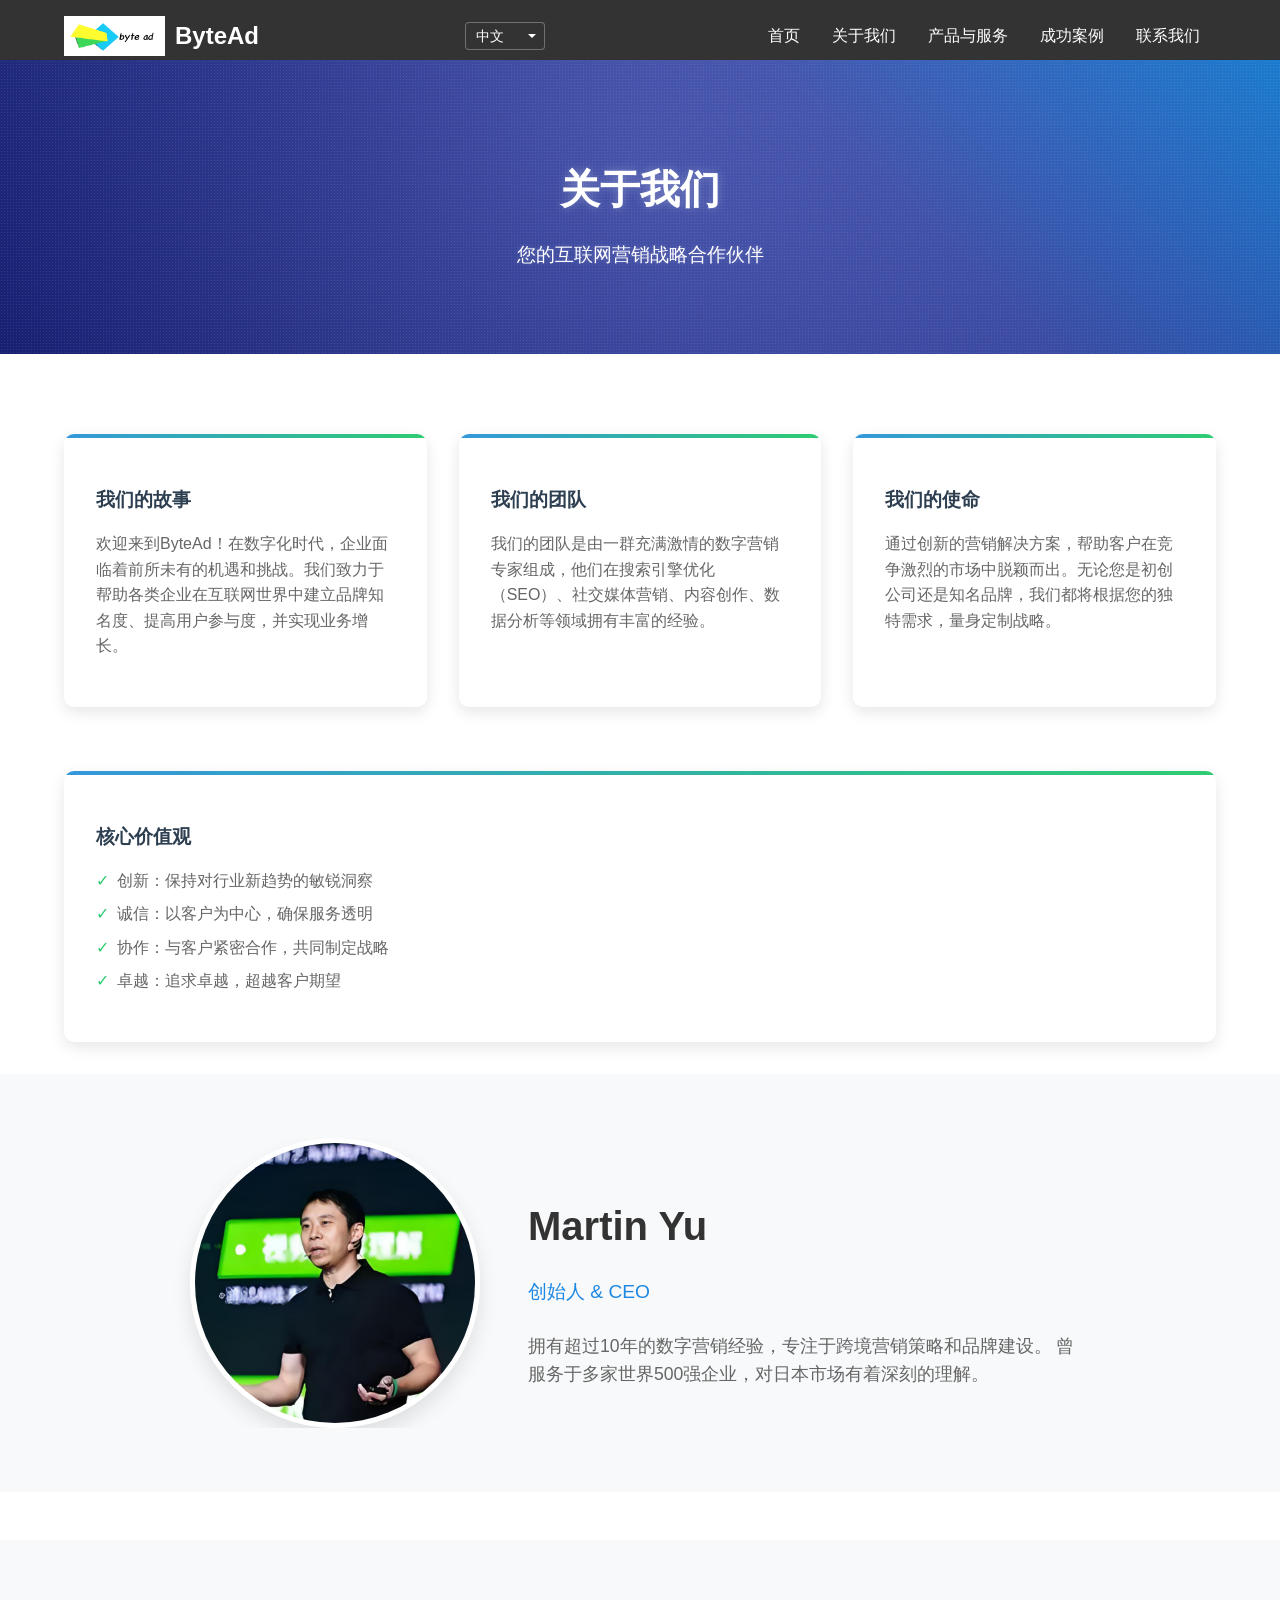
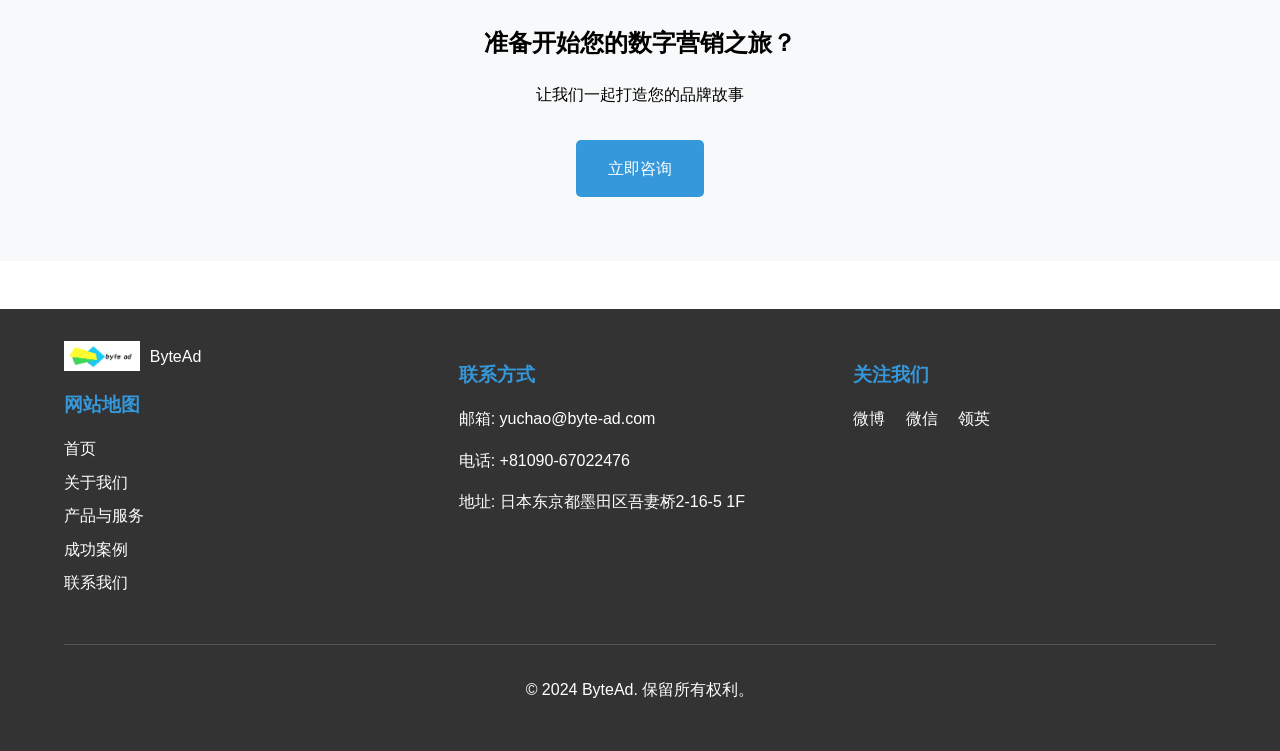
==== commit 3a65eda7: "Update about.html" ====
--- a/about.html
+++ b/about.html
@@ -27,7 +27,7 @@
 
                     <div class="content-card">
                         <h3>我们的团队</h3>
-                        <p>我们��团队是由一群充满激情的数字营销专家组成，他们在搜索引擎优化（SEO）、社交媒体营销、内容创作、数据分析等领域拥有丰富的经验。</p>
+                        <p>我们的团队是由一群充满激情的数字营销专家组成，他们在搜索引擎优化（SEO）、社交媒体营销、内容创作、数据分析等领域拥有丰富的经验。</p>
                     </div>
 
                     <div class="content-card">
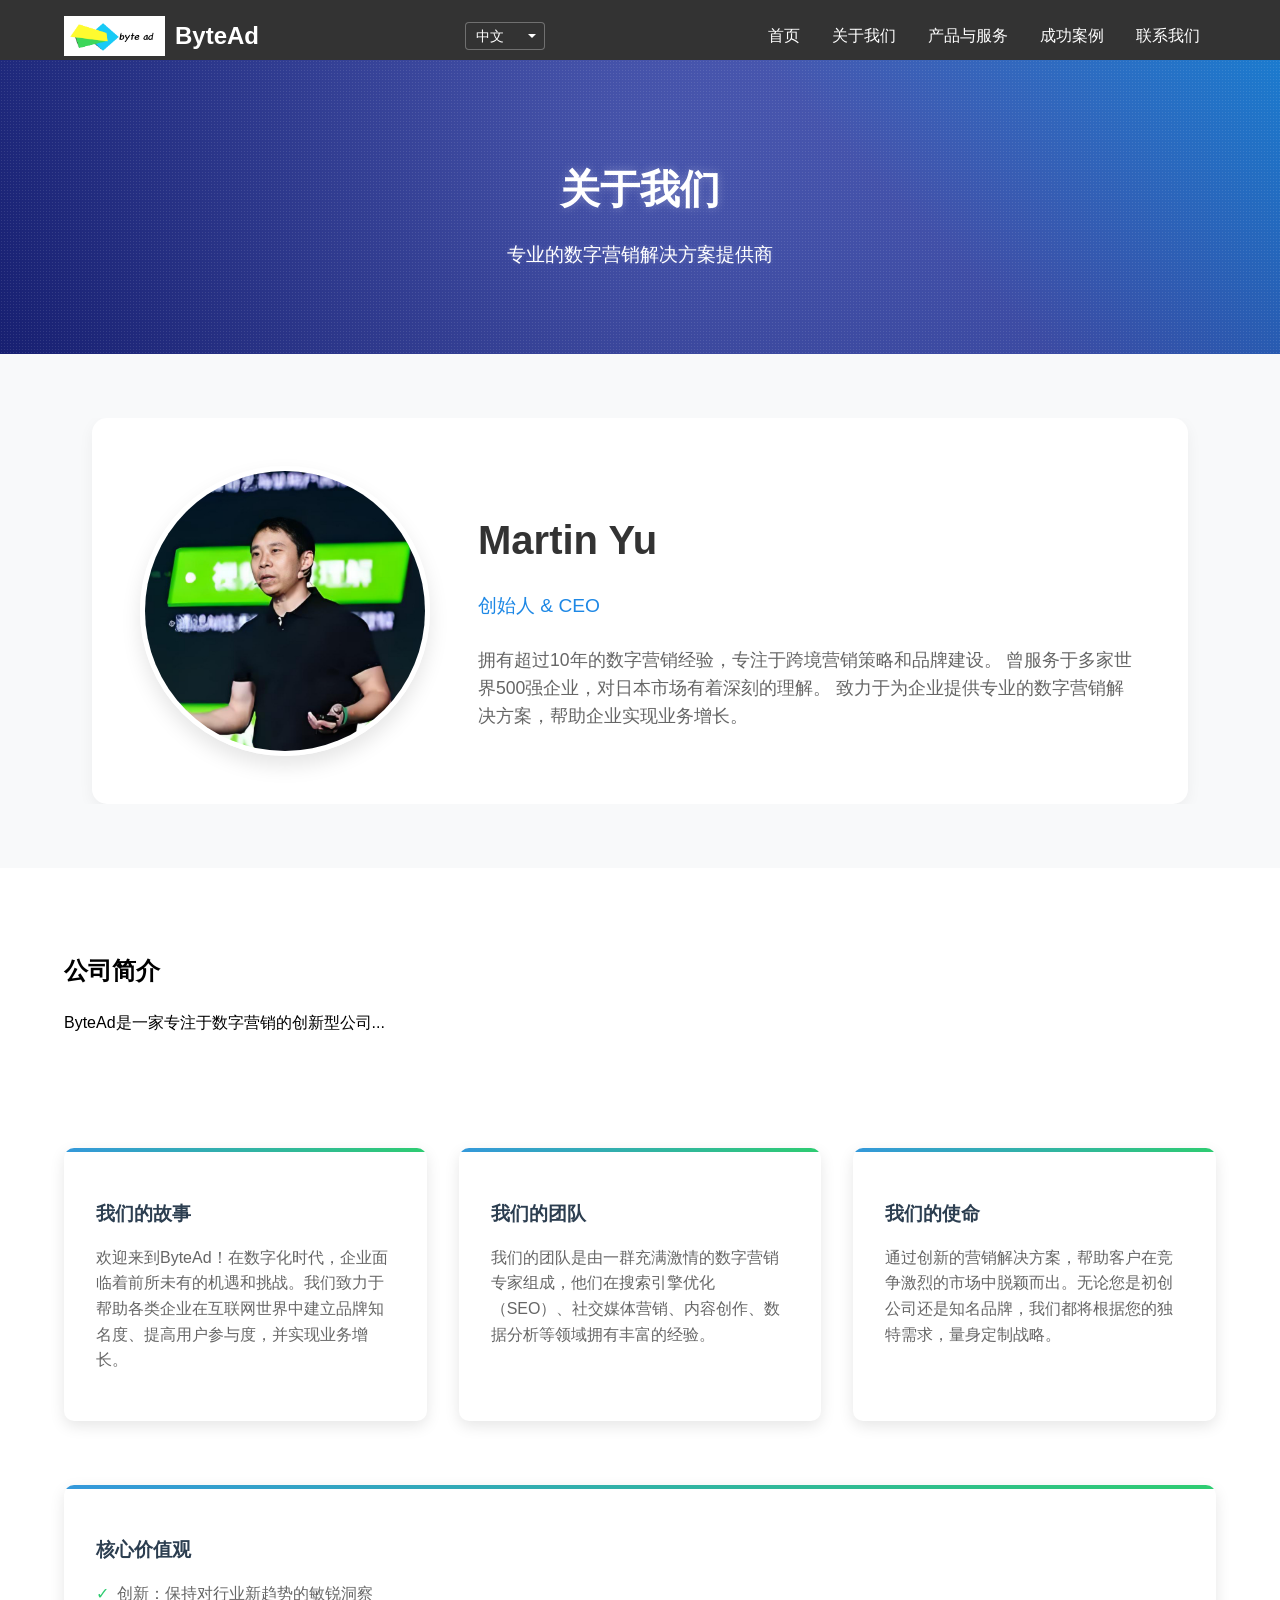
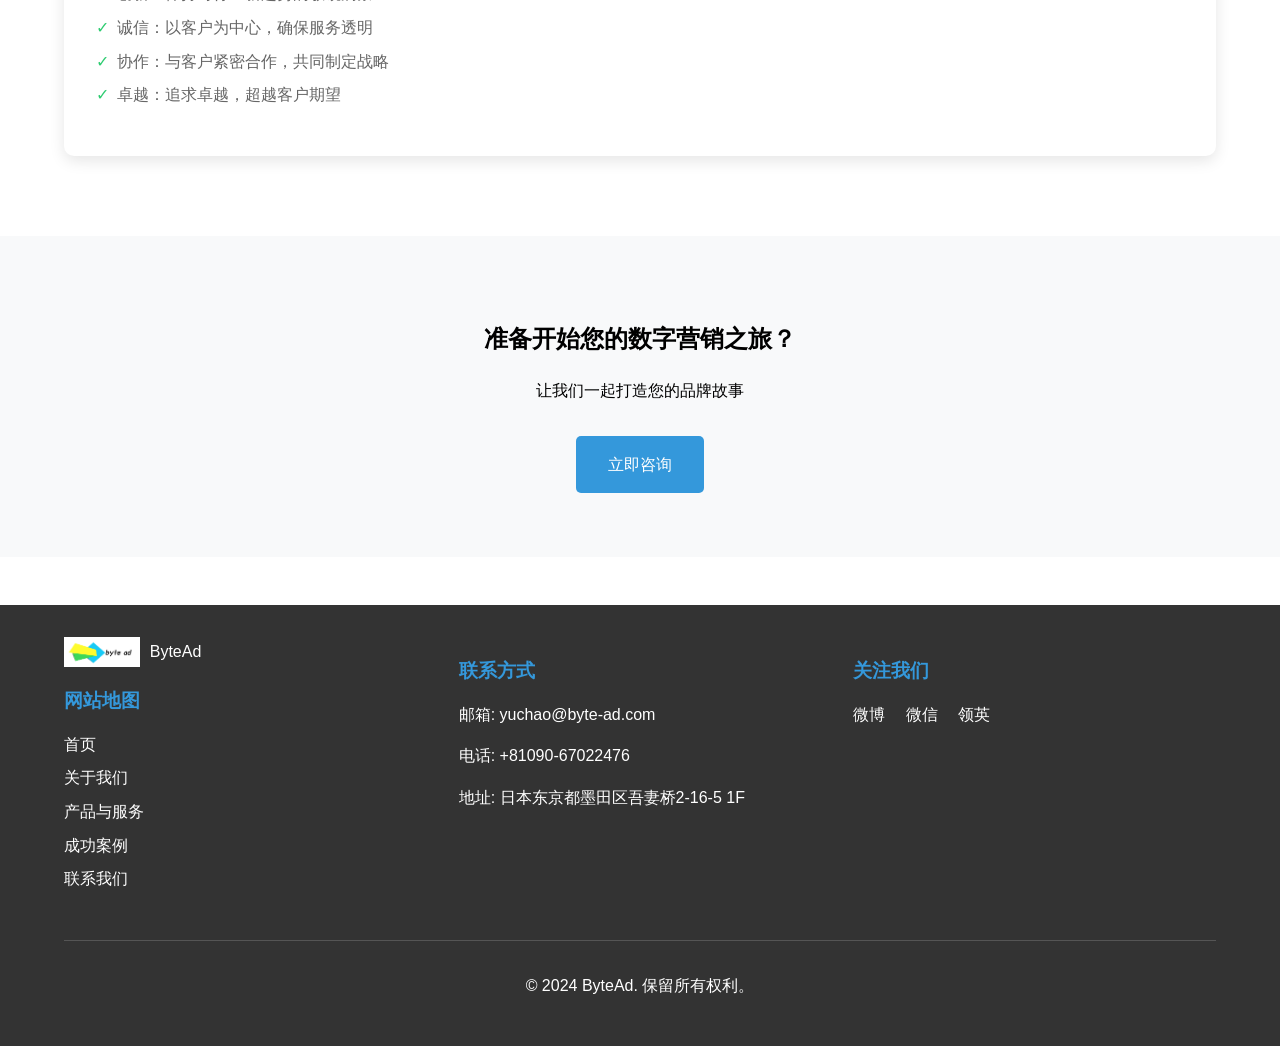
==== commit 54c7a89e: "Update about.html" ====
--- a/about.html
+++ b/about.html
@@ -13,7 +13,35 @@
         <section class="page-hero">
             <div class="container">
                 <h1>关于我们</h1>
-                <p>您的互联网营销战略合作伙伴</p>
+                <p>专业的数字营销解决方案提供商</p>
+            </div>
+        </section>
+
+        <section class="about-profile">
+            <div class="container">
+                <div class="profile-wrapper">
+                    <div class="profile-image">
+                        <img src="images/IMG_0980.jpg" alt="余超肖像" class="portrait">
+                    </div>
+                    <div class="profile-content">
+                        <h2>Martin Yu
+                        </h2>
+                        <p class="title">创始人 & CEO</p>
+                        <p class="description">
+                            拥有超过10年的数字营销经验，专注于跨境营销策略和品牌建设。
+                            曾服务于多家世界500强企业，对日本市场有着深刻的理解。
+                            致力于为企业提供专业的数字营销解决方案，帮助企业实现业务增长。
+                        </p>
+                    </div>
+                </div>
+            </div>
+        </section>
+
+        <section class="about-company">
+            <div class="container">
+                <h2>公司简介</h2>
+                <p>ByteAd是一家专注于数字营销的创新型公司...</p>
+                <!-- 其他公司介绍内容 -->
             </div>
         </section>
 
@@ -50,24 +78,6 @@
             </div>
         </section>
 
-        <section class="about-profile">
-            <div class="container">
-                <div class="profile-wrapper">
-                    <div class="profile-image">
-                        <img src="images/IMG_0980.jpg" alt="个人肖像" class="portrait">
-                    </div>
-                    <div class="profile-content">
-                        <h2>Martin Yu</h2>
-                        <p class="title">创始人 & CEO</p>
-                        <p class="description">
-                            拥有超过10年的数字营销经验，专注于跨境营销策略和品牌建设。
-                            曾服务于多家世界500强企业，对日本市场有着深刻的理解。
-                        </p>
-                    </div>
-                </div>
-            </div>
-        </section>
-
         <section class="cta-section">
             <div class="container">
                 <h2>准备开始您的数字营销之旅？</h2>
--- a/styles/styles.css
+++ b/styles/styles.css
@@ -351,7 +351,7 @@
     color: white;
     border: 1px solid rgba(255, 255, 255, 0.3);
     border-radius: 4px;
-    padding: 5px 20px 5px 10px;  /* 右侧留���头空间 */
+    padding: 5px 20px 5px 10px;  /* 右侧留头空间 */
     font-size: 14px;
     cursor: pointer;
     appearance: none;  /* 移除默认的下拉箭头 */
@@ -761,7 +761,7 @@
 }
 
 .site-logo img {
-    height: 40px; /* 默��� logo 高度 */
+    height: 40px; /* 默认 logo 高度 */
     width: auto;
     margin-right: 10px;
 }
@@ -1050,15 +1050,21 @@
 .about-profile {
     padding: 4rem 0;
     background-color: #f8f9fa;
+    margin-top: -3rem; /* 让个人资料部分略微与 hero 重叠 */
+    position: relative;
+    z-index: 1;
 }
 
 .profile-wrapper {
+    background-color: white;
+    padding: 3rem;
+    border-radius: 15px;
+    box-shadow: 0 5px 15px rgba(0, 0, 0, 0.05);
     display: flex;
     align-items: center;
     gap: 3rem;
-    max-width: 900px;
+    max-width: 1000px;
     margin: 0 auto;
-    padding: 0 1rem;
 }
 
 /* 肖像图片容器 */
@@ -1142,4 +1148,28 @@
         border: none;
         box-shadow: none;
     }
+}
+
+/* 公司介绍部分样式 */
+.about-company {
+    padding: 4rem 0;
+}
+
+/* 响应式调整 */
+@media (max-width: 768px) {
+    .about-page .page-hero {
+        padding: 5rem 0 2rem;
+    }
+
+    .about-profile {
+        margin-top: -2rem;
+        padding: 2rem 1rem;
+    }
+
+    .profile-wrapper {
+        padding: 2rem 1rem;
+        flex-direction: column;
+        text-align: center;
+        gap: 2rem;
+    }
 } 
